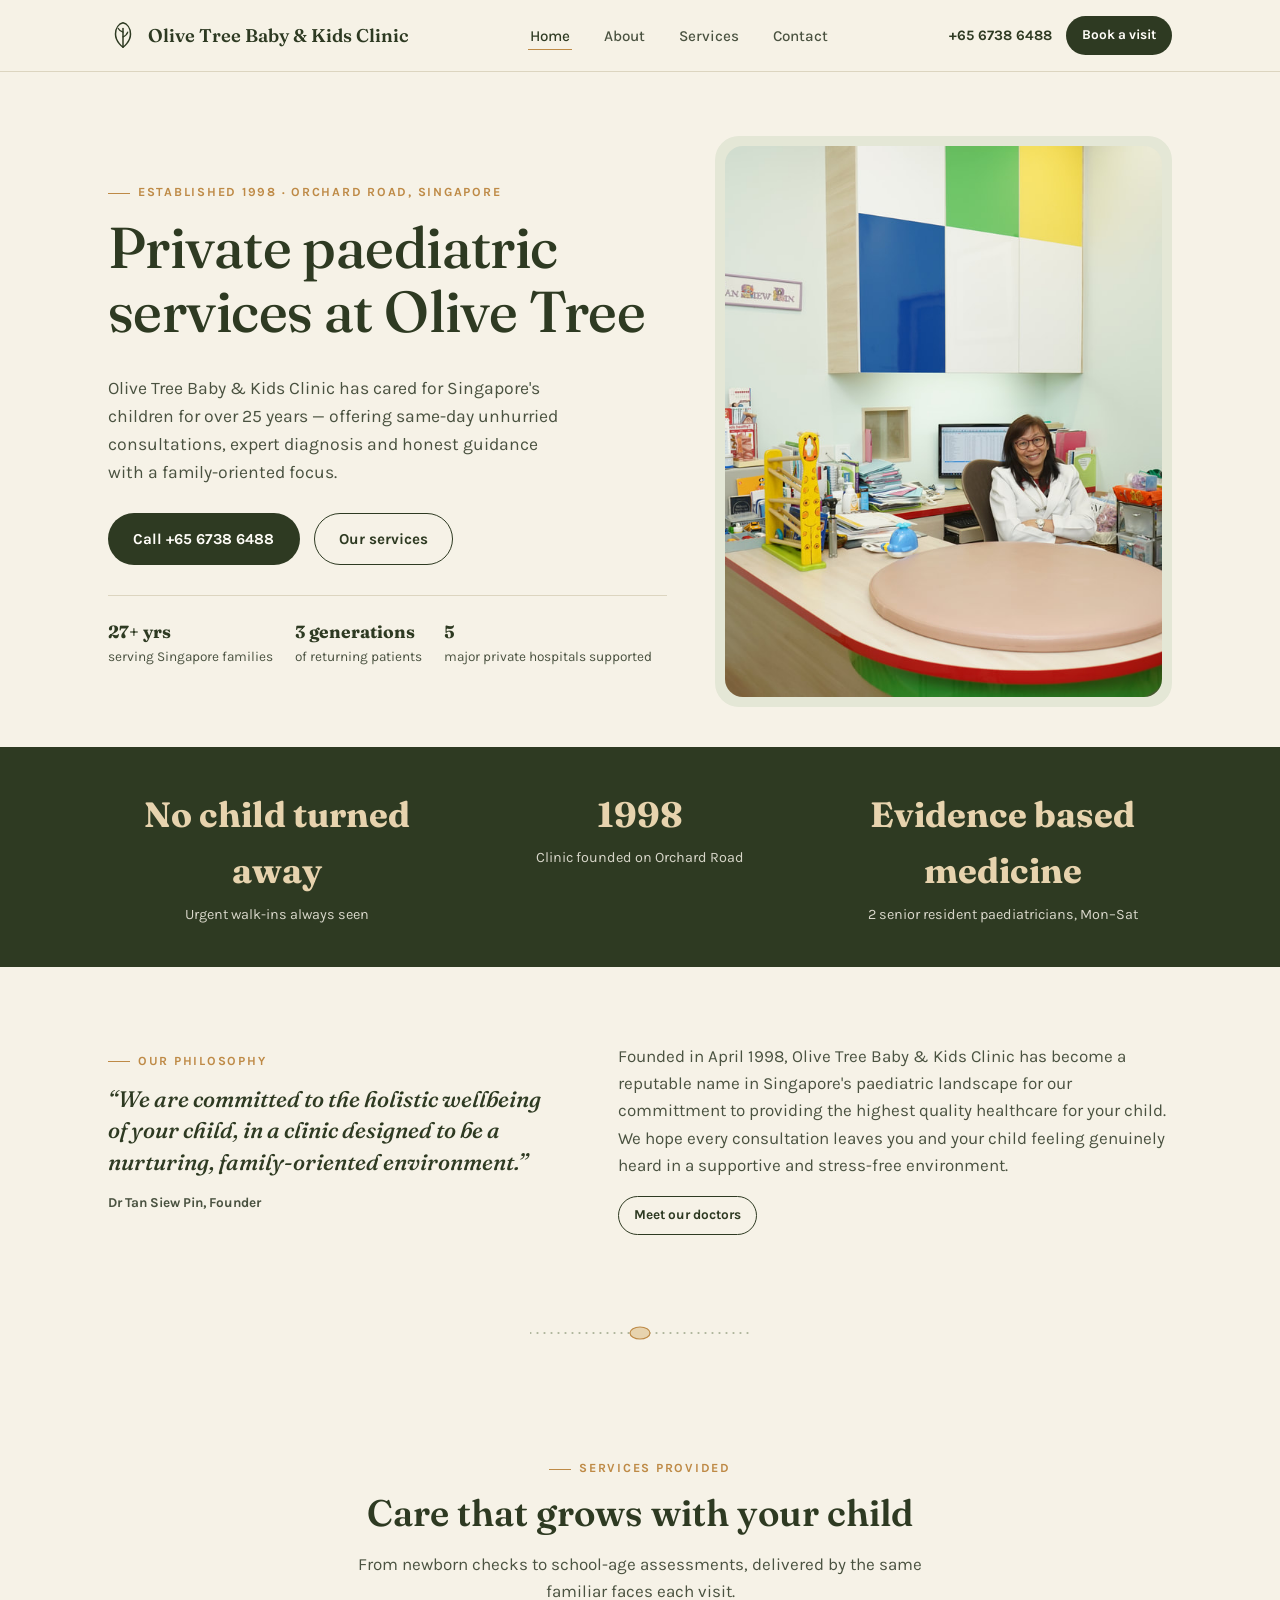
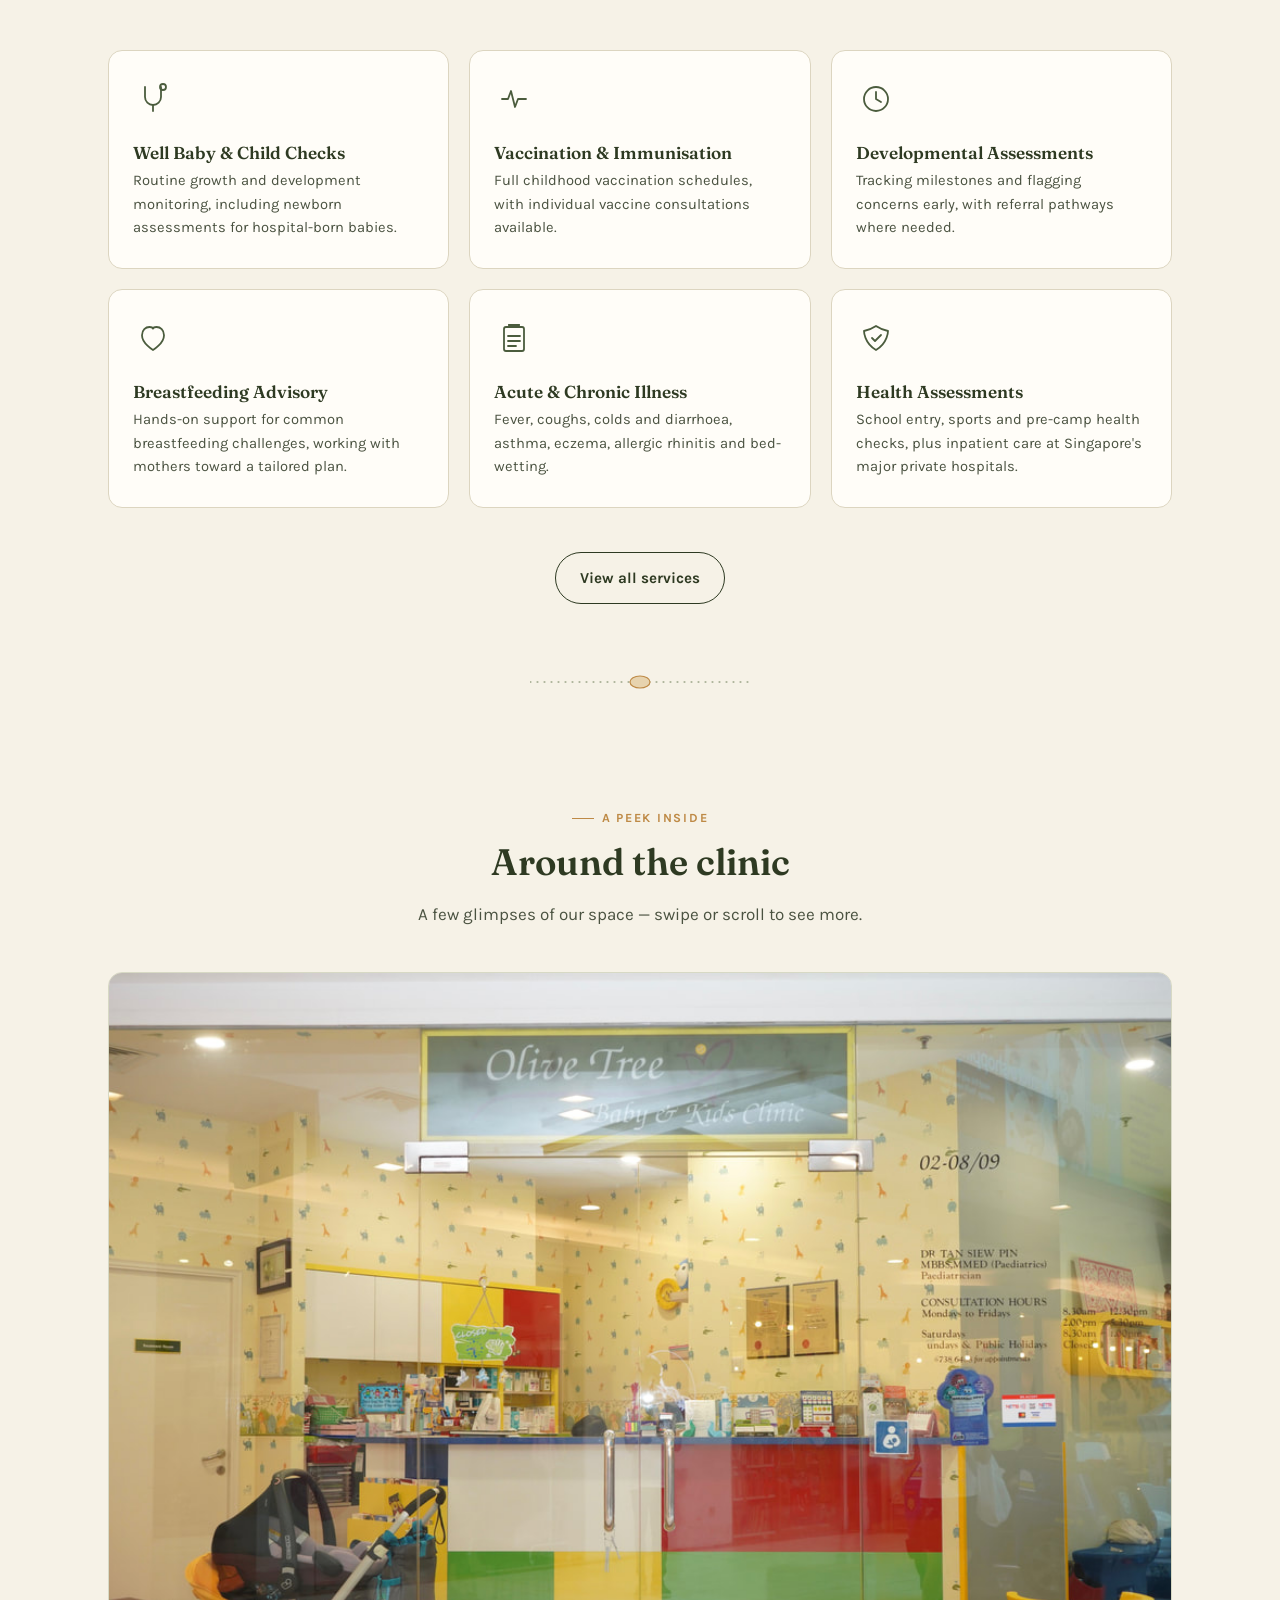
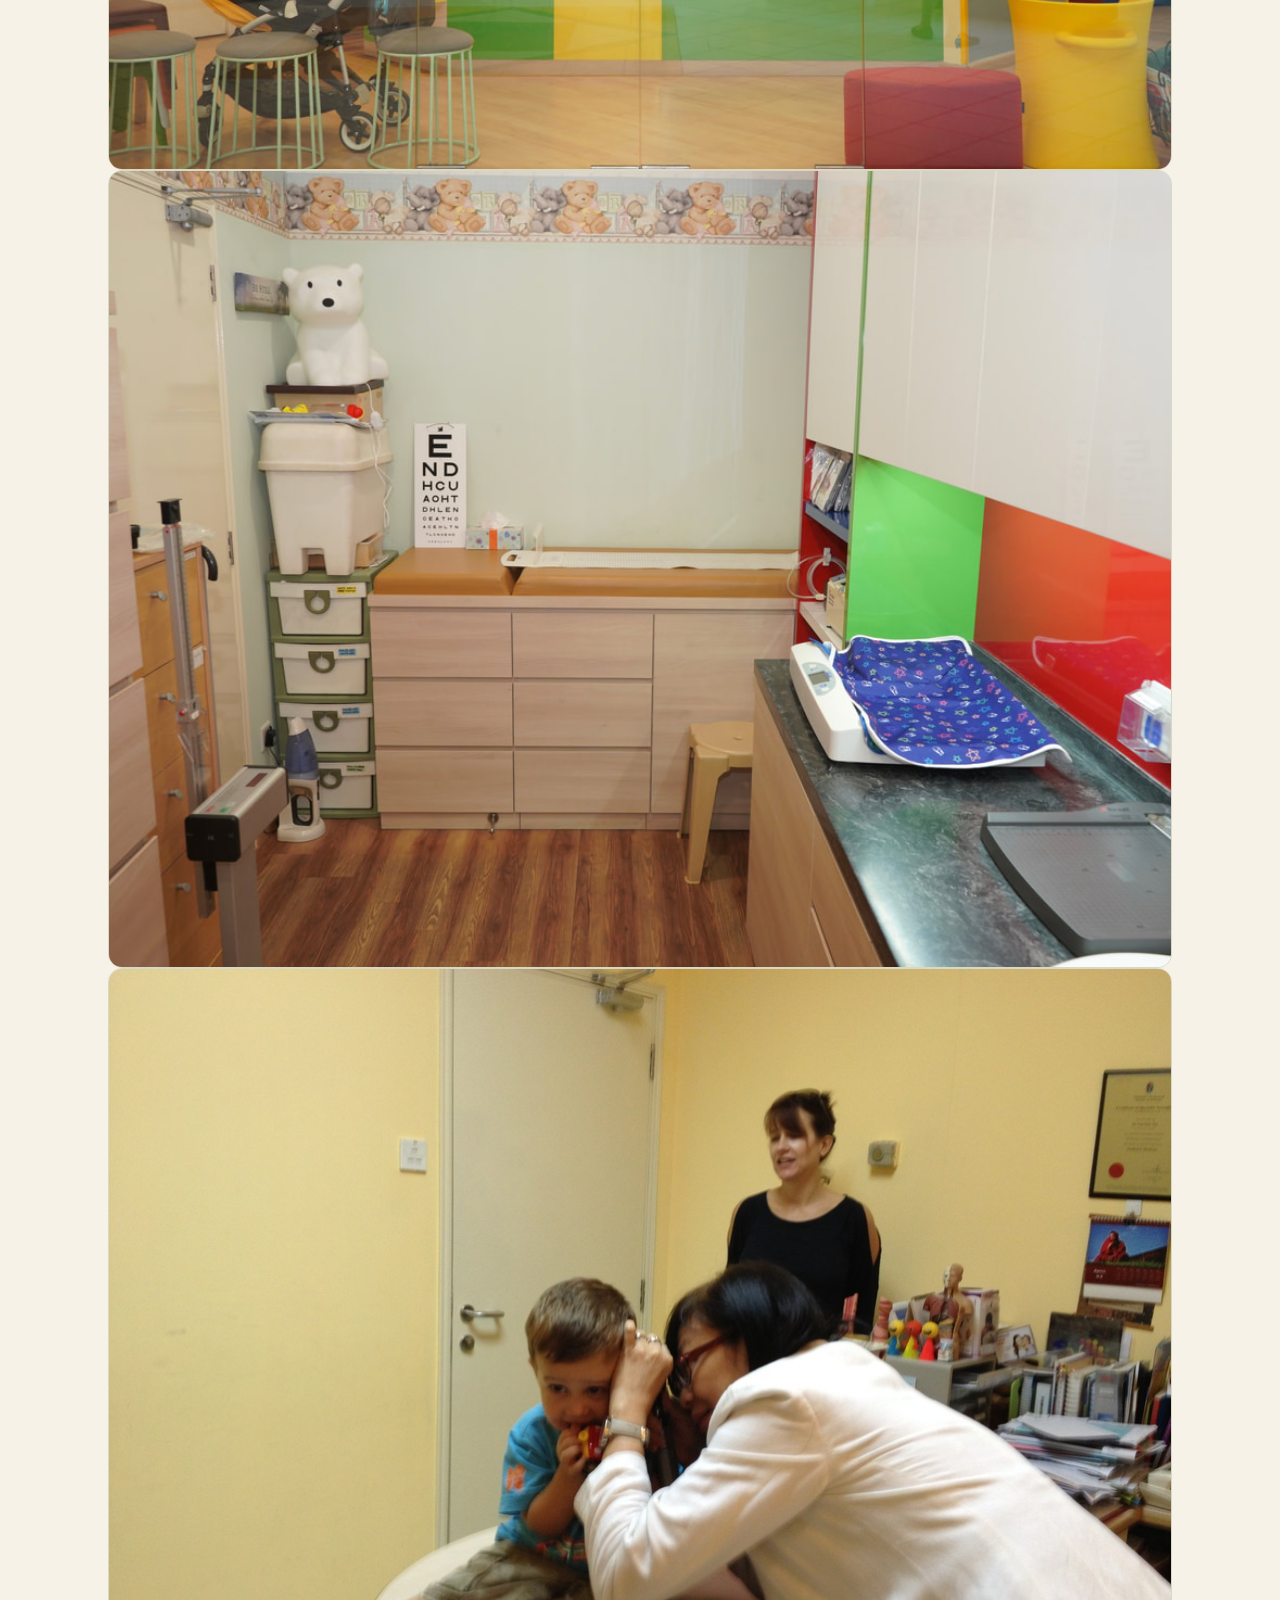
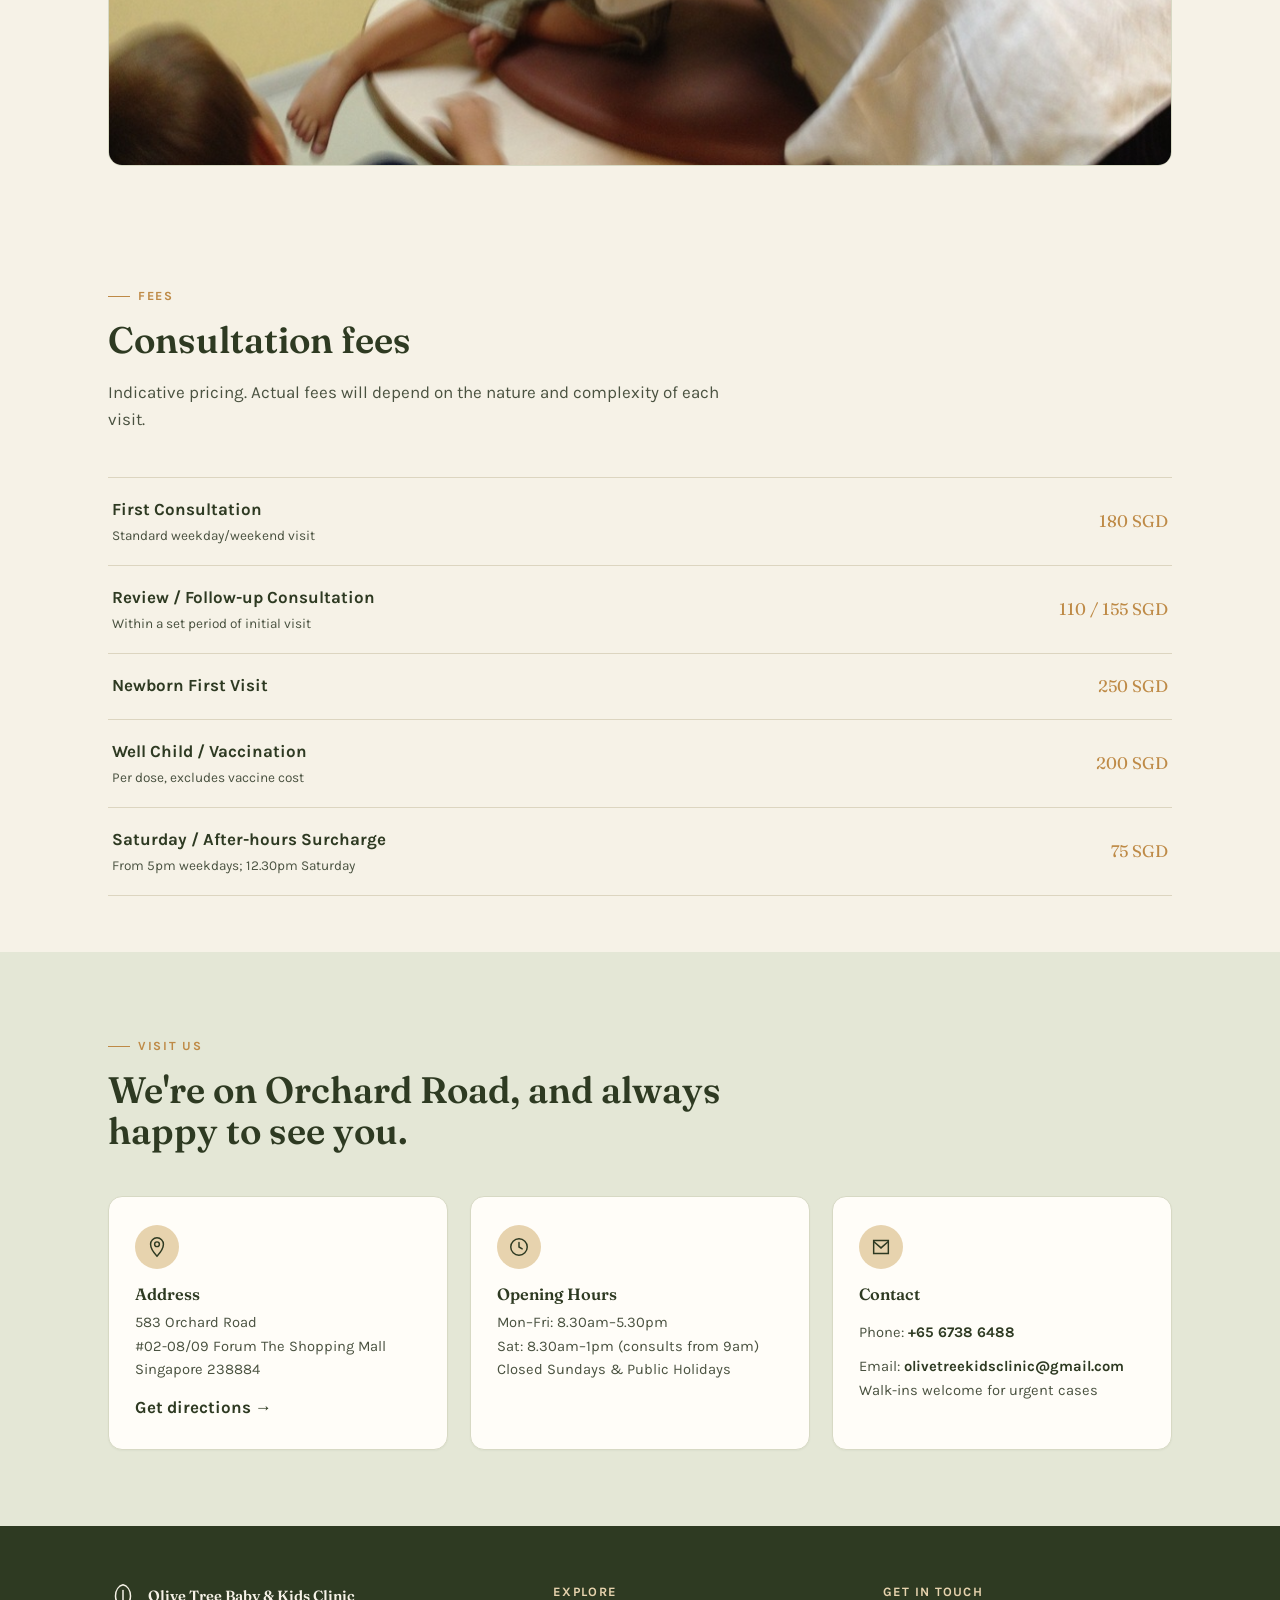
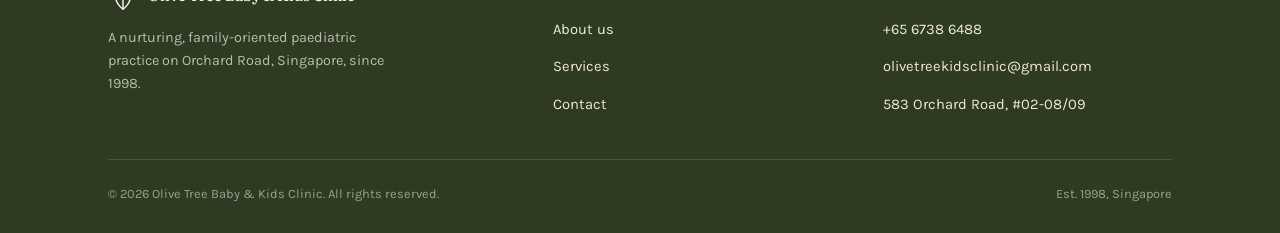
==== index.html @ ffe6ba66 "Update index.html" ====
<!DOCTYPE html>
<html lang="en">
<head>
<meta charset="UTF-8">
<meta name="viewport" content="width=device-width, initial-scale=1.0">
<title>Olive Tree Baby &amp; Kids Clinic — Trusted Paediatric Care</title>
<meta name="description" content="An established paediatric clinic on Orchard Road, Singapore, serving three generations of families since 1998. Well-child checks, vaccinations, developmental assessments and more.">
<link rel="icon" href="data:image/svg+xml,<svg xmlns=%22http://www.w3.org/2000/svg%22 viewBox=%220 0 100 100%22><text y=%22.9em%22 font-size=%2290%22>🩺</text></svg>">
<link rel="preconnect" href="https://fonts.googleapis.com">
<link rel="preconnect" href="https://fonts.gstatic.com" crossorigin>
<link href="https://fonts.googleapis.com/css2?family=Fraunces:ital,wght@0,400;0,500;0,600;1,500&family=Karla:wght@400;500;700&display=swap" rel="stylesheet">
<link rel="stylesheet" href="styles.css">
</head>
<body>

<header class="site-header">
  <nav class="nav">
    <a href="index.html" class="brand">
      <svg viewBox="0 0 32 32" fill="none" xmlns="http://www.w3.org/2000/svg" aria-hidden="true">
        <path d="M16 29C16 29 8 23.5 8 15C8 8 12 4 16 3C20 4 24 8 24 15C24 23.5 16 29 16 29Z" stroke="currentColor" stroke-width="1.6" stroke-linejoin="round"/>
        <path d="M16 29V9" stroke="currentColor" stroke-width="1.6" stroke-linecap="round"/>
        <path d="M16 13C16 13 12.5 12 11 9" stroke="currentColor" stroke-width="1.4" stroke-linecap="round"/>
        <path d="M16 18C16 18 20 16.5 21 13" stroke="currentColor" stroke-width="1.4" stroke-linecap="round"/>
      </svg>
      Olive Tree Baby &amp; Kids Clinic
    </a>
    <button class="nav-toggle" aria-label="Toggle menu" aria-expanded="false">
      <span></span><span></span><span></span>
    </button>
    <ul class="nav-links">
      <li><a href="index.html" aria-current="page">Home</a></li>
      <li><a href="about.html">About</a></li>
      <li><a href="services.html">Services</a></li>
      <li><a href="contact.html">Contact</a></li>
    </ul>
    <div class="nav-cta">
      <a href="tel:+6567386488" class="nav-phone">+65 6738 6488</a>
      <a href="contact.html" class="btn btn-primary btn-sm">Book a visit</a>
    </div>
  </nav>
</header>

<main>

  <section class="hero">
    <div class="wrap">
      <div class="hero-copy reveal">
        <p class="eyebrow">Established 1998 · Orchard Road, Singapore</p>
        <h1>Private paediatric services at Olive Tree</h1>
        <p class="lead">Olive Tree Baby &amp; Kids Clinic has cared for Singapore's children for over 25 years — offering same-day unhurried consultations, expert diagnosis and honest guidance with a family-oriented focus.</p>
        <div class="hero-actions">
          <a href="tel:+6567386488" class="btn btn-primary">Call +65 6738 6488</a>
          <a href="services.html" class="btn btn-ghost">Our services</a>
        </div>
        <div class="hero-meta">
          <div><strong>27+ yrs</strong>serving Singapore families</div>
          <div><strong>3 generations</strong>of returning patients</div>
          <div><strong>5</strong>major private hospitals supported</div>
        </div>
      </div>
      <div class="hero-art reveal">
        <img src="images/gallery-1.jpg" alt="Dr Tan Siew Pin, founder and paediatrician at Olive Tree Baby & Kids Clinic">
      </div>
    </div>
  </section>

  <section class="trust">
    <div class="wrap">
      <div class="stat"><strong>No child turned away</strong><span>Urgent walk-ins always seen</span></div>
      <div class="stat"><strong>1998</strong><span>Clinic founded on Orchard Road</span></div>
      <div class="stat"><strong>Evidence based medicine</strong><span>2 senior resident paediatricians, Mon–Sat</span></div>
    </div>
  </section>

  <section class="block about-teaser">
    <div class="wrap">
      <div class="reveal">
        <p class="eyebrow">Our philosophy</p>
        <blockquote>&ldquo;We are committed to the holistic wellbeing of your child, in a clinic designed to be a nurturing, family-oriented environment.&rdquo;</blockquote>
        <cite>Dr Tan Siew Pin, Founder</cite>
      </div>
      <div class="reveal">
        <p>Founded in April 1998, Olive Tree Baby &amp; Kids Clinic has become a reputable name in Singapore's paediatric landscape for our committment to providing the highest quality healthcare for your child. We hope every consultation leaves you and your child feeling genuinely heard in a supportive and stress-free environment.</p>
        <a href="about.html" class="btn btn-ghost btn-sm">Meet our doctors</a>
      </div>
    </div>
  </section>

  <div class="branch-divider" aria-hidden="true">
    <svg viewBox="0 0 220 28" fill="none" xmlns="http://www.w3.org/2000/svg">
      <path d="M0 14H220" stroke="currentColor" stroke-width="1" stroke-dasharray="1 6" stroke-linecap="round"/>
      <ellipse cx="110" cy="14" rx="10" ry="6" fill="#E7D3AE" stroke="#BE8A46" stroke-width="1.2"/>
    </svg>
  </div>

  <section class="block tight">
    <div class="wrap">
      <div class="section-head center reveal">
        <p class="eyebrow">Services provided</p>
        <h2>Care that grows with your child</h2>
        <p>From newborn checks to school-age assessments, delivered by the same familiar faces each visit.</p>
      </div>
      <div class="card-grid">

        <div class="card reveal">
          <svg class="icon" viewBox="0 0 40 40" fill="none" xmlns="http://www.w3.org/2000/svg"><path d="M12 8v10a8 8 0 0 0 16 0V8" stroke="currentColor" stroke-width="1.8" stroke-linecap="round"/><circle cx="30" cy="8" r="3" stroke="currentColor" stroke-width="1.8"/><path d="M20 26v6" stroke="currentColor" stroke-width="1.8" stroke-linecap="round"/></svg>
          <h3>Well Baby &amp; Child Checks</h3>
          <p>Routine growth and development monitoring, including newborn assessments for hospital-born babies.</p>
        </div>

        <div class="card reveal">
          <svg class="icon" viewBox="0 0 40 40" fill="none" xmlns="http://www.w3.org/2000/svg"><path d="M8 20h6l3-8 4 16 3-8h8" stroke="currentColor" stroke-width="1.8" stroke-linecap="round" stroke-linejoin="round"/></svg>
          <h3>Vaccination &amp; Immunisation</h3>
          <p>Full childhood vaccination schedules, with individual vaccine consultations available.</p>
        </div>

        <div class="card reveal">
          <svg class="icon" viewBox="0 0 40 40" fill="none" xmlns="http://www.w3.org/2000/svg"><circle cx="20" cy="20" r="12" stroke="currentColor" stroke-width="1.8"/><path d="M20 13v7l5 3" stroke="currentColor" stroke-width="1.8" stroke-linecap="round" stroke-linejoin="round"/></svg>
          <h3>Developmental Assessments</h3>
          <p>Tracking milestones and flagging concerns early, with referral pathways where needed.</p>
        </div>

        <div class="card reveal">
          <svg class="icon" viewBox="0 0 40 40" fill="none" xmlns="http://www.w3.org/2000/svg"><path d="M20 32s-11-6.6-11-14.8C9 12 12.6 9 16.5 9c1.9 0 3.3 1 3.5 1.6C20.2 10 21.6 9 23.5 9 27.4 9 31 12 31 17.2 31 25.4 20 32 20 32Z" stroke="currentColor" stroke-width="1.8" stroke-linejoin="round"/></svg>
          <h3>Breastfeeding Advisory</h3>
          <p>Hands-on support for common breastfeeding challenges, working with mothers toward a tailored plan.</p>
        </div>

        <div class="card reveal">
          <svg class="icon" viewBox="0 0 40 40" fill="none" xmlns="http://www.w3.org/2000/svg"><rect x="10" y="9" width="20" height="24" rx="2" stroke="currentColor" stroke-width="1.8"/><path d="M15 9v-2h10v2" stroke="currentColor" stroke-width="1.8"/><path d="M14 18h12M14 23h12M14 28h8" stroke="currentColor" stroke-width="1.8" stroke-linecap="round"/></svg>
          <h3>Acute &amp; Chronic Illness</h3>
          <p>Fever, coughs, colds and diarrhoea, asthma, eczema, allergic rhinitis and bed-wetting.</p>
        </div>

        <div class="card reveal">
          <svg class="icon" viewBox="0 0 40 40" fill="none" xmlns="http://www.w3.org/2000/svg"><path d="M20 8c6 4 12 5 12 5s0 12-12 19C8 25 8 13 8 13s6-1 12-5Z" stroke="currentColor" stroke-width="1.8" stroke-linejoin="round"/><path d="M16 20l3 3 6-6" stroke="currentColor" stroke-width="1.8" stroke-linecap="round" stroke-linejoin="round"/></svg>
          <h3>Health Assessments</h3>
          <p>School entry, sports and pre-camp health checks, plus inpatient care at Singapore's major private hospitals.</p>
        </div>

      </div>
      <div style="text-align:center; margin-top: 2.6em;">
        <a href="services.html" class="btn btn-ghost">View all services</a>
      </div>
    </div>
  </section>

  <div class="branch-divider" aria-hidden="true">
    <svg viewBox="0 0 220 28" fill="none" xmlns="http://www.w3.org/2000/svg">
      <path d="M0 14H220" stroke="currentColor" stroke-width="1" stroke-dasharray="1 6" stroke-linecap="round"/>
      <ellipse cx="110" cy="14" rx="10" ry="6" fill="#E7D3AE" stroke="#BE8A46" stroke-width="1.2"/>
    </svg>
  </div>

  <section class="block tight">
    <div class="wrap">
      <div class="section-head center reveal">
        <p class="eyebrow">A peek inside</p>
        <h2>Around the clinic</h2>
        <p>A few glimpses of our space — swipe or scroll to see more.</p>
      </div>
        <div class="gallery-item" data-label="Add photo: images/gallery-2.jpg">
          <img src="images/gallery-2.jpg" alt="Olive Tree Baby & Kids Clinic consultation room" onerror="this.closest('.gallery-item').classList.add('img-missing')">
        </div>
        <div class="gallery-item" data-label="Add photo: images/gallery-3.jpg">
          <img src="images/gallery-3.jpg" alt="Olive Tree Baby & Kids Clinic reception" onerror="this.closest('.gallery-item').classList.add('img-missing')">
        </div>
        <div class="gallery-item" data-label="Add photo: images/gallery-4.jpg">
          <img src="images/gallery-4.jpg" alt="Olive Tree Baby & Kids Clinic play corner" onerror="this.closest('.gallery-item').classList.add('img-missing')">
      </div>
    </div>
  </section>

  <section class="block tight">
    <div class="wrap">
      <div class="section-head reveal">
        <p class="eyebrow">Fees</p>
        <h2>Consultation fees</h2>
        <p>Indicative pricing. Actual fees will depend on the nature and complexity of each visit.</p>
      </div>
      <div class="fee-list reveal">
        <div class="fee-row">
          <div class="fee-name">First Consultation<span>Standard weekday/weekend visit</span></div>
          <div class="fee-amount">180 SGD</div>
        </div>
        <div class="fee-row">
          <div class="fee-name">Review / Follow-up Consultation<span>Within a set period of initial visit</span></div>
          <div class="fee-amount">110 / 155 SGD</div>
        </div>
        <div class="fee-row">
          <div class="fee-name">Newborn First Visit<span></span></div>
          <div class="fee-amount">250 SGD</div>
        </div>
        <div class="fee-row">
          <div class="fee-name">Well Child / Vaccination<span>Per dose, excludes vaccine cost</span></div>
          <div class="fee-amount">200 SGD</div>
        </div>
        <div class="fee-row">
          <div class="fee-name">Saturday / After-hours Surcharge<span>From 5pm weekdays; 12.30pm Saturday</span></div>
          <div class="fee-amount">75 SGD</div>
        </div>
      </div>
    </div>
  </section>

  <section class="block visit">
    <div class="wrap">
      <div class="section-head reveal">
        <p class="eyebrow">Visit us</p>
        <h2>We're on Orchard Road, and always happy to see you.</h2>
      </div>
      <div class="visit-grid">
        <div class="visit-card reveal">
          <div class="icon-badge">
            <svg class="icon" viewBox="0 0 24 24" fill="none" xmlns="http://www.w3.org/2000/svg"><path d="M12 22s7-7.4 7-13a7 7 0 0 0-14 0c0 5.6 7 13 7 13Z" stroke="currentColor" stroke-width="1.6"/><circle cx="12" cy="9" r="2.6" stroke="currentColor" stroke-width="1.6"/></svg>
          </div>
          <h3>Address</h3>
          <p>583 Orchard Road<br>#02-08/09 Forum The Shopping Mall<br>Singapore 238884</p>
          <a class="link" href="https://www.google.com/maps/search/?api=1&query=583+Orchard+Road+Forum+The+Shopping+Mall+Singapore+238884" target="_blank" rel="noopener">Get directions →</a>
        </div>
        <div class="visit-card reveal">
          <div class="icon-badge">
            <svg class="icon" viewBox="0 0 24 24" fill="none" xmlns="http://www.w3.org/2000/svg"><circle cx="12" cy="12" r="9" stroke="currentColor" stroke-width="1.6"/><path d="M12 7v5l3.5 2" stroke="currentColor" stroke-width="1.6" stroke-linecap="round"/></svg>
          </div>
          <h3>Opening Hours</h3>
          <p>Mon–Fri: 8.30am–5.30pm<br>Sat: 8.30am–1pm (consults from 9am)<br>Closed Sundays &amp; Public Holidays</p>
        </div>
        <div class="visit-card reveal">
          <div class="icon-badge">
            <svg class="icon" viewBox="0 0 24 24" fill="none" xmlns="http://www.w3.org/2000/svg"><path d="M4 5h16v14H4z" stroke="currentColor" stroke-width="1.6"/><path d="M4 6l8 7 8-7" stroke="currentColor" stroke-width="1.6"/></svg>
          </div>
          <h3>Contact</h3>
          <p>Phone: <a class="link" href="tel:+6567386488">+65 6738 6488</a><br>Email: <a class="link" href="mailto:olivetreekidsclinic@gmail.com">olivetreekidsclinic@gmail.com</a><br>Walk-ins welcome for urgent cases</p>
        </div>
      </div>
    </div>
  </section>

</main>

<footer class="site-footer">
  <div class="wrap">
    <div class="footer-grid">
      <div>
        <a href="index.html" class="brand">
          <svg viewBox="0 0 32 32" fill="none" xmlns="http://www.w3.org/2000/svg" aria-hidden="true">
            <path d="M16 29C16 29 8 23.5 8 15C8 8 12 4 16 3C20 4 24 8 24 15C24 23.5 16 29 16 29Z" stroke="currentColor" stroke-width="1.6" stroke-linejoin="round"/>
            <path d="M16 29V9" stroke="currentColor" stroke-width="1.6" stroke-linecap="round"/>
          </svg>
          Olive Tree Baby &amp; Kids Clinic
        </a>
        <p style="margin-top:14px; max-width:32ch; font-size:0.9rem; color: rgba(246,242,231,0.7);">A nurturing, family-oriented paediatric practice on Orchard Road, Singapore, since 1998.</p>
      </div>
      <div>
        <h4>Explore</h4>
        <ul>
          <li><a href="about.html">About us</a></li>
          <li><a href="services.html">Services</a></li>
          <li><a href="contact.html">Contact</a></li>
        </ul>
      </div>
      <div>
        <h4>Get in touch</h4>
        <ul>
          <li><a href="tel:+6567386488">+65 6738 6488</a></li>
          <li><a href="mailto:olivetreekidsclinic@gmail.com">olivetreekidsclinic@gmail.com</a></li>
          <li><a href="https://www.google.com/maps/search/?api=1&query=583+Orchard+Road+Forum+The+Shopping+Mall+Singapore+238884" target="_blank" rel="noopener">583 Orchard Road, #02-08/09</a></li>
        </ul>
      </div>
    </div>
    <div class="footer-bottom">
      <span>© <span id="year"></span> Olive Tree Baby &amp; Kids Clinic. All rights reserved.</span>
      <span>Est. 1998, Singapore</span>
    </div>
  </div>
</footer>

<script>document.getElementById('year').textContent = new Date().getFullYear();</script>
<script src="script.js"></script>
</body>
</html>
---- styles.css ----
/* ============================================================
   Olive Tree Baby & Kids Clinic — design tokens
   ============================================================ */
:root {
  --paper:        #F6F2E7;
  --paper-deep:   #EFE9D8;
  --ink:          #26301F;
  --ink-soft:     #4A5240;
  --olive:        #4B5C3D;
  --olive-deep:   #2E3A22;
  --olive-mid:    #6C7D57;
  --sage:         #E4E7D6;
  --sage-line:    #D7D9C4;
  --gold:         #BE8A46;
  --gold-soft:    #E7D3AE;
  --line:         #DCD5C0;
  --white:        #FFFDF8;

  --font-display: "Fraunces", "Iowan Old Style", Georgia, serif;
  --font-body:    "Karla", "Helvetica Neue", Arial, sans-serif;

  --max: 1120px;
  --radius: 14px;
  --radius-sm: 8px;
}

@media (prefers-reduced-motion: reduce) {
  * { animation-duration: 0.01ms !important; animation-iteration-count: 1 !important; transition-duration: 0.01ms !important; scroll-behavior: auto !important; }
}

* { box-sizing: border-box; }
html { scroll-behavior: smooth; }

body {
  margin: 0;
  background: var(--paper);
  color: var(--ink);
  font-family: var(--font-body);
  font-size: 17px;
  line-height: 1.6;
  -webkit-font-smoothing: antialiased;
}

img { max-width: 100%; display: block; }

a {
  color: var(--olive-deep);
  text-decoration: none;
}

h1, h2, h3 {
  font-family: var(--font-display);
  color: var(--olive-deep);
  line-height: 1.12;
  margin: 0 0 0.5em;
  font-weight: 600;
}

h1 { font-size: clamp(2.4rem, 5vw, 3.6rem); font-weight: 500; letter-spacing: -0.01em; }
h2 { font-size: clamp(1.7rem, 3vw, 2.3rem); }
h3 { font-size: 1.25rem; }

p { margin: 0 0 1em; color: var(--ink-soft); }

.wrap {
  max-width: var(--max);
  margin: 0 auto;
  padding: 0 28px;
}

.eyebrow {
  display: inline-flex;
  align-items: center;
  gap: 8px;
  font-family: var(--font-body);
  font-size: 0.78rem;
  letter-spacing: 0.14em;
  text-transform: uppercase;
  color: var(--gold);
  font-weight: 700;
  margin-bottom: 1em;
}
.eyebrow::before {
  content: "";
  width: 22px;
  height: 1px;
  background: var(--gold);
}

/* ---------- focus ---------- */
a:focus-visible, button:focus-visible {
  outline: 2px solid var(--gold);
  outline-offset: 3px;
  border-radius: 4px;
}

/* ---------- buttons ---------- */
.btn {
  display: inline-flex;
  align-items: center;
  gap: 8px;
  font-family: var(--font-body);
  font-weight: 700;
  font-size: 0.95rem;
  padding: 0.85em 1.6em;
  border-radius: 999px;
  border: 1px solid transparent;
  cursor: pointer;
  transition: transform 0.15s ease, background 0.2s ease, color 0.2s ease, border-color .2s ease;
}
.btn:hover { transform: translateY(-1px); }
.btn-primary { background: var(--olive-deep); color: var(--white); }
.btn-primary:hover { background: var(--olive); color: var(--white); }
.btn-ghost { background: transparent; color: var(--olive-deep); border-color: var(--olive-deep); }
.btn-ghost:hover { background: var(--olive-deep); color: var(--white); }
.btn-sm { padding: 0.55em 1.1em; font-size: 0.85rem; }

/* ============================================================
   Header / Nav
   ============================================================ */
.site-header {
  position: sticky;
  top: 0;
  z-index: 50;
  background: rgba(246, 242, 231, 0.92);
  backdrop-filter: saturate(140%) blur(8px);
  border-bottom: 1px solid var(--line);
}
.nav {
  display: flex;
  align-items: center;
  justify-content: space-between;
  padding: 16px 28px;
  max-width: var(--max);
  margin: 0 auto;
}
.brand {
  display: flex;
  align-items: center;
  gap: 10px;
  font-family: var(--font-display);
  font-weight: 600;
  font-size: 1.15rem;
  color: var(--olive-deep);
}
.brand svg { width: 30px; height: 30px; flex-shrink: 0; }

.nav-links {
  display: flex;
  align-items: center;
  gap: 30px;
  list-style: none;
  margin: 0;
  padding: 0;
}
.nav-links a {
  font-size: 0.95rem;
  font-weight: 500;
  color: var(--ink-soft);
  padding: 4px 2px;
  border-bottom: 1px solid transparent;
}
.nav-links a:hover, .nav-links a[aria-current="page"] {
  color: var(--olive-deep);
  border-color: var(--gold);
}
.nav-cta { display: flex; align-items: center; gap: 14px; }
.nav-phone {
  display: none;
  font-weight: 700;
  font-size: 0.9rem;
  color: var(--olive-deep);
}

.nav-toggle {
  display: none;
  background: none;
  border: none;
  cursor: pointer;
  padding: 6px;
}
.nav-toggle span {
  display: block;
  width: 22px;
  height: 2px;
  background: var(--olive-deep);
  margin: 4px 0;
}

@media (min-width: 800px) {
  .nav-phone { display: inline; }
}

@media (max-width: 860px) {
  .nav-links {
    position: absolute;
    top: 100%;
    left: 0;
    right: 0;
    flex-direction: column;
    align-items: flex-start;
    gap: 0;
    background: var(--paper);
    border-bottom: 1px solid var(--line);
    max-height: 0;
    overflow: hidden;
    transition: max-height 0.25s ease;
  }
  .nav-links.open { max-height: 320px; }
  .nav-links li { width: 100%; }
  .nav-links a { display: block; padding: 14px 28px; border-bottom: 1px solid var(--line); }
  .nav-toggle { display: block; }
}

/* ============================================================
   Hero
   ============================================================ */
.hero {
  padding: 64px 0 40px;
}
.hero .wrap {
  display: grid;
  grid-template-columns: 1.1fr 0.9fr;
  gap: 48px;
  align-items: center;
}
.hero-copy p.lead {
  font-size: 1.1rem;
  max-width: 46ch;
}
.hero-actions {
  display: flex;
  flex-wrap: wrap;
  gap: 14px;
  margin-top: 1.6em;
}
.hero-meta {
  display: flex;
  gap: 22px;
  margin-top: 2.2em;
  padding-top: 1.6em;
  border-top: 1px solid var(--line);
  font-size: 0.85rem;
  color: var(--ink-soft);
  flex-wrap: wrap;
}
.hero-meta strong { color: var(--olive-deep); display: block; font-family: var(--font-display); font-size: 1.1rem; }

.hero-art {
  background: var(--sage);
  border-radius: 24px;
  padding: 10px;
  aspect-ratio: 4/5;
  overflow: hidden;
}
.hero-art svg { width: 100%; height: 100%; }
.hero-art img {
  width: 100%;
  height: 100%;
  object-fit: cover;
  border-radius: 18px;
}

@media (max-width: 860px) {
  .hero .wrap { grid-template-columns: 1fr; }
  .hero-art { aspect-ratio: 16/10; order: -1; }
}

/* ============================================================
   Divider branch
   ============================================================ */
.branch-divider {
  display: flex;
  justify-content: center;
  padding: 8px 0 48px;
  color: var(--olive-mid);
}
.branch-divider svg { width: 220px; height: 28px; }

/* ============================================================
   Trust strip
   ============================================================ */
.trust {
  background: var(--olive-deep);
  color: var(--paper);
  padding: 40px 0;
}
.trust .wrap {
  display: grid;
  grid-template-columns: repeat(3, 1fr);
  gap: 24px;
  text-align: center;
}
.trust .stat strong {
  display: block;
  font-family: var(--font-display);
  font-size: 2.2rem;
  color: var(--gold-soft);
}
.trust .stat span { font-size: 0.9rem; opacity: 0.85; }

@media (max-width: 640px) {
  .trust .wrap { grid-template-columns: 1fr; gap: 28px; }
}

/* ============================================================
   Section spacing
   ============================================================ */
section.block { padding: 76px 0; }
section.block.tight { padding: 56px 0; }
.section-head { max-width: 62ch; margin-bottom: 2.6em; }
.section-head.center { margin-left: auto; margin-right: auto; text-align: center; }

/* ============================================================
   About teaser
   ============================================================ */
.about-teaser .wrap {
  display: grid;
  grid-template-columns: 0.9fr 1.1fr;
  gap: 56px;
  align-items: start;
}
.about-teaser blockquote {
  font-family: var(--font-display);
  font-size: 1.4rem;
  color: var(--olive-deep);
  line-height: 1.4;
  margin: 0;
  font-style: italic;
  font-weight: 500;
}
.about-teaser cite {
  display: block;
  margin-top: 1em;
  font-style: normal;
  font-family: var(--font-body);
  font-size: 0.85rem;
  color: var(--ink-soft);
  font-weight: 700;
}
@media (max-width: 800px) {
  .about-teaser .wrap { grid-template-columns: 1fr; gap: 28px; }
}

/* ============================================================
   Cards / services grid
   ============================================================ */
.card-grid {
  display: grid;
  grid-template-columns: repeat(3, 1fr);
  gap: 20px;
}
.card {
  background: var(--white);
  border: 1px solid var(--line);
  border-radius: var(--radius);
  padding: 28px 24px;
  transition: border-color 0.2s ease, transform 0.2s ease;
}
.card:hover { border-color: var(--gold); transform: translateY(-2px); }
.card .icon {
  width: 40px; height: 40px;
  margin-bottom: 16px;
  color: var(--olive);
}
.card h3 { margin-bottom: 0.4em; font-size: 1.08rem; }
.card p { font-size: 0.92rem; margin: 0; }
.card ul { margin: 0.6em 0 0; padding-left: 1.1em; color: var(--ink-soft); font-size: 0.92rem; }
.card ul li { margin-bottom: 0.2em; }

@media (max-width: 860px) {
  .card-grid { grid-template-columns: 1fr 1fr; }
}
@media (max-width: 560px) {
  .card-grid { grid-template-columns: 1fr; }
}

/* ============================================================
   Doctors
   ============================================================ */
.doctor-grid {
  display: grid;
  grid-template-columns: repeat(2, 1fr);
  gap: 24px;
}
.doctor-card {
  background: var(--sage);
  border-radius: var(--radius);
  padding: 28px;
}
.doctor-card .avatar {
  width: 56px; height: 56px;
  border-radius: 50%;
  background: var(--olive-deep);
  color: var(--paper);
  display: flex; align-items: center; justify-content: center;
  font-family: var(--font-display);
  font-size: 1.2rem;
  margin-bottom: 16px;
}
.doctor-card h3 { margin-bottom: 0.2em; }
.doctor-card .role { color: var(--olive); font-weight: 700; font-size: 0.85rem; margin-bottom: 0.9em; }
.doctor-card ul { padding-left: 1.1em; margin: 0.8em 0 0; color: var(--ink-soft); font-size: 0.88rem; }

@media (max-width: 760px) {
  .doctor-grid { grid-template-columns: 1fr; }
}

/* ============================================================
   Visit / contact
   ============================================================ */
.visit {
  background: var(--sage);
}
.visit-grid {
  display: grid;
  grid-template-columns: repeat(3, 1fr);
  gap: 22px;
  align-items: stretch;
}
.visit-card {
  background: var(--white);
  border-radius: var(--radius);
  padding: 28px 26px;
  border: 1px solid var(--sage-line);
  box-shadow: 0 1px 2px rgba(38, 48, 31, 0.04);
  transition: transform 0.2s ease, box-shadow 0.2s ease;
}
.visit-card:hover {
  transform: translateY(-2px);
  box-shadow: 0 8px 20px rgba(38, 48, 31, 0.08);
}
.visit-card .icon-badge {
  width: 44px;
  height: 44px;
  border-radius: 50%;
  background: var(--gold-soft);
  display: flex;
  align-items: center;
  justify-content: center;
  margin-bottom: 16px;
}
.visit-card .icon { width: 22px; height: 22px; color: var(--olive-deep); margin: 0; }
.visit-card h3 { font-size: 1.02rem; margin-bottom: 0.5em; }
.visit-card p { font-size: 0.92rem; margin: 0; }
.visit-card a.link { font-weight: 700; color: var(--olive-deep); display: inline-block; margin-top: 0.7em; }

@media (max-width: 700px) {
  .visit-grid { grid-template-columns: 1fr; }
}

/* ============================================================
   Form
   ============================================================ */
.form-grid {
  display: grid;
  grid-template-columns: 1fr 1fr;
  gap: 18px;
}
.form-grid .full { grid-column: 1 / -1; }
label {
  display: block;
  font-size: 0.85rem;
  font-weight: 700;
  color: var(--olive-deep);
  margin-bottom: 6px;
}
input, textarea {
  width: 100%;
  font-family: var(--font-body);
  font-size: 0.95rem;
  padding: 12px 14px;
  border: 1px solid var(--sage-line);
  border-radius: var(--radius-sm);
  background: var(--white);
  color: var(--ink);
}
input:focus, textarea:focus {
  outline: 2px solid var(--gold);
  outline-offset: 1px;
  border-color: var(--gold);
}
@media (max-width: 620px) {
  .form-grid { grid-template-columns: 1fr; }
}

.note-box {
  background: var(--gold-soft);
  border-radius: var(--radius-sm);
  padding: 16px 18px;
  font-size: 0.88rem;
  color: var(--olive-deep);
  margin-top: 1.4em;
}

/* ============================================================
   Footer
   ============================================================ */
.site-footer {
  background: var(--olive-deep);
  color: var(--paper-deep);
  padding: 56px 0 28px;
}
.footer-grid {
  display: grid;
  grid-template-columns: 1.4fr 1fr 1fr;
  gap: 40px;
  padding-bottom: 32px;
  border-bottom: 1px solid rgba(246,242,231,0.15);
}
.footer-grid .brand { color: var(--paper); }
.site-footer h4 {
  font-family: var(--font-body);
  font-size: 0.8rem;
  letter-spacing: 0.1em;
  text-transform: uppercase;
  color: var(--gold-soft);
  margin: 0 0 1em;
}
.site-footer ul { list-style: none; margin: 0; padding: 0; }
.site-footer li { margin-bottom: 0.6em; }
.site-footer a { color: var(--paper-deep); font-size: 0.92rem; }
.site-footer a:hover { color: var(--gold-soft); }
.footer-bottom {
  display: flex;
  justify-content: space-between;
  flex-wrap: wrap;
  gap: 12px;
  padding-top: 24px;
  font-size: 0.8rem;
  color: rgba(246,242,231,0.55);
}
@media (max-width: 760px) {
  .footer-grid { grid-template-columns: 1fr; gap: 28px; }
}

/* ============================================================
   Page hero (inner pages)
   ============================================================ */
.page-hero {
  padding: 56px 0 40px;
  border-bottom: 1px solid var(--line);
}
.page-hero p.lead { max-width: 60ch; font-size: 1.05rem; }

/* ============================================================
   Gallery (horizontal scroll)
   ============================================================ */
.gallery-scroll {
  display: flex;
  gap: 16px;
  overflow-x: auto;
  scroll-snap-type: x mandatory;
  padding: 4px 4px 16px;
  margin: 0 -4px;
  -webkit-overflow-scrolling: touch;
}
.gallery-scroll::-webkit-scrollbar { height: 8px; }
.gallery-scroll::-webkit-scrollbar-thumb { background: var(--sage-line); border-radius: 8px; }
.gallery-item {
  position: relative;
  flex: 0 0 260px;
  aspect-ratio: 4/3;
  border-radius: 14px;
  overflow: hidden;
  background: var(--sage);
  scroll-snap-align: start;
  border: 1px solid var(--sage-line);
}
.gallery-item img { width: 100%; height: 100%; object-fit: cover; }
.gallery-item.img-missing img { display: none; }
.gallery-item.img-missing::after {
  content: attr(data-label);
  position: absolute;
  inset: 0;
  display: flex;
  align-items: center;
  justify-content: center;
  text-align: center;
  padding: 14px;
  font-size: 0.78rem;
  font-weight: 700;
  color: var(--ink-soft);
  border: 1px dashed var(--sage-line);
  border-radius: 14px;
  box-sizing: border-box;
}

/* ============================================================
   Doctor photo placeholder
   ============================================================ */
.doctor-photo {
  position: relative;
  width: 100%;
  aspect-ratio: 1;
  border-radius: 12px;
  overflow: hidden;
  background: var(--white);
  border: 1px solid var(--sage-line);
  margin-bottom: 18px;
}
.doctor-photo img { width: 100%; height: 100%; object-fit: cover; }
.doctor-photo.img-missing img { display: none; }
.doctor-photo.img-missing::after {
  content: attr(data-label);
  position: absolute;
  inset: 0;
  display: flex;
  align-items: center;
  justify-content: center;
  text-align: center;
  padding: 14px;
  font-size: 0.8rem;
  font-weight: 700;
  color: var(--ink-soft);
  border: 1px dashed var(--sage-line);
  border-radius: 12px;
  box-sizing: border-box;
}

/* ============================================================
   Fee section
   ============================================================ */
.fee-list {
  border-top: 1px solid var(--line);
}
.fee-row {
  display: flex;
  align-items: center;
  justify-content: space-between;
  gap: 16px;
  padding: 18px 4px;
  border-bottom: 1px solid var(--line);
}
.fee-row .fee-name { font-weight: 700; color: var(--olive-deep); }
.fee-row .fee-name span { display: block; font-weight: 400; color: var(--ink-soft); font-size: 0.85rem; margin-top: 2px; }
.fee-row .fee-amount {
  font-family: var(--font-display);
  font-size: 1.05rem;
  color: var(--gold);
  white-space: nowrap;
}

/* ============================================================
   Reveal on scroll
   ============================================================ */
.reveal {
  opacity: 0;
  transform: translateY(14px);
  transition: opacity 0.6s ease, transform 0.6s ease;
}
.reveal.in { opacity: 1; transform: translateY(0); }
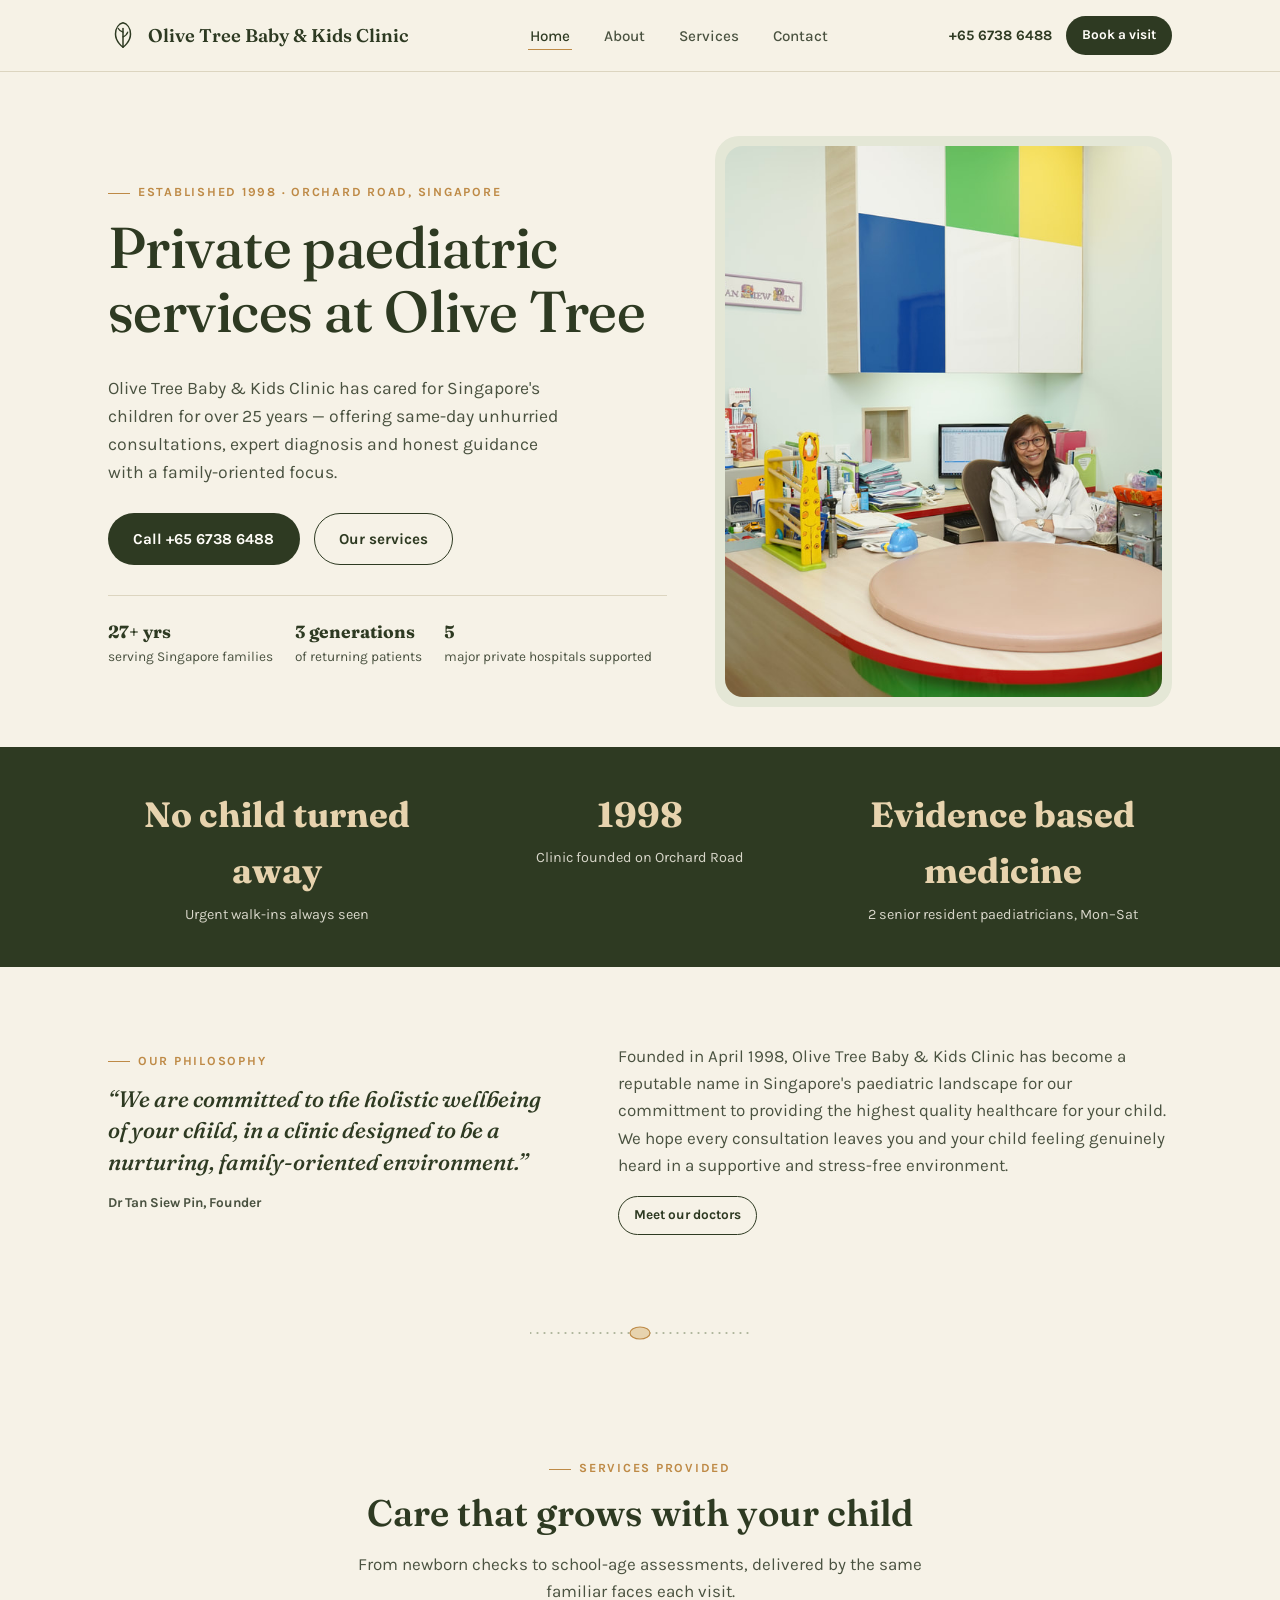
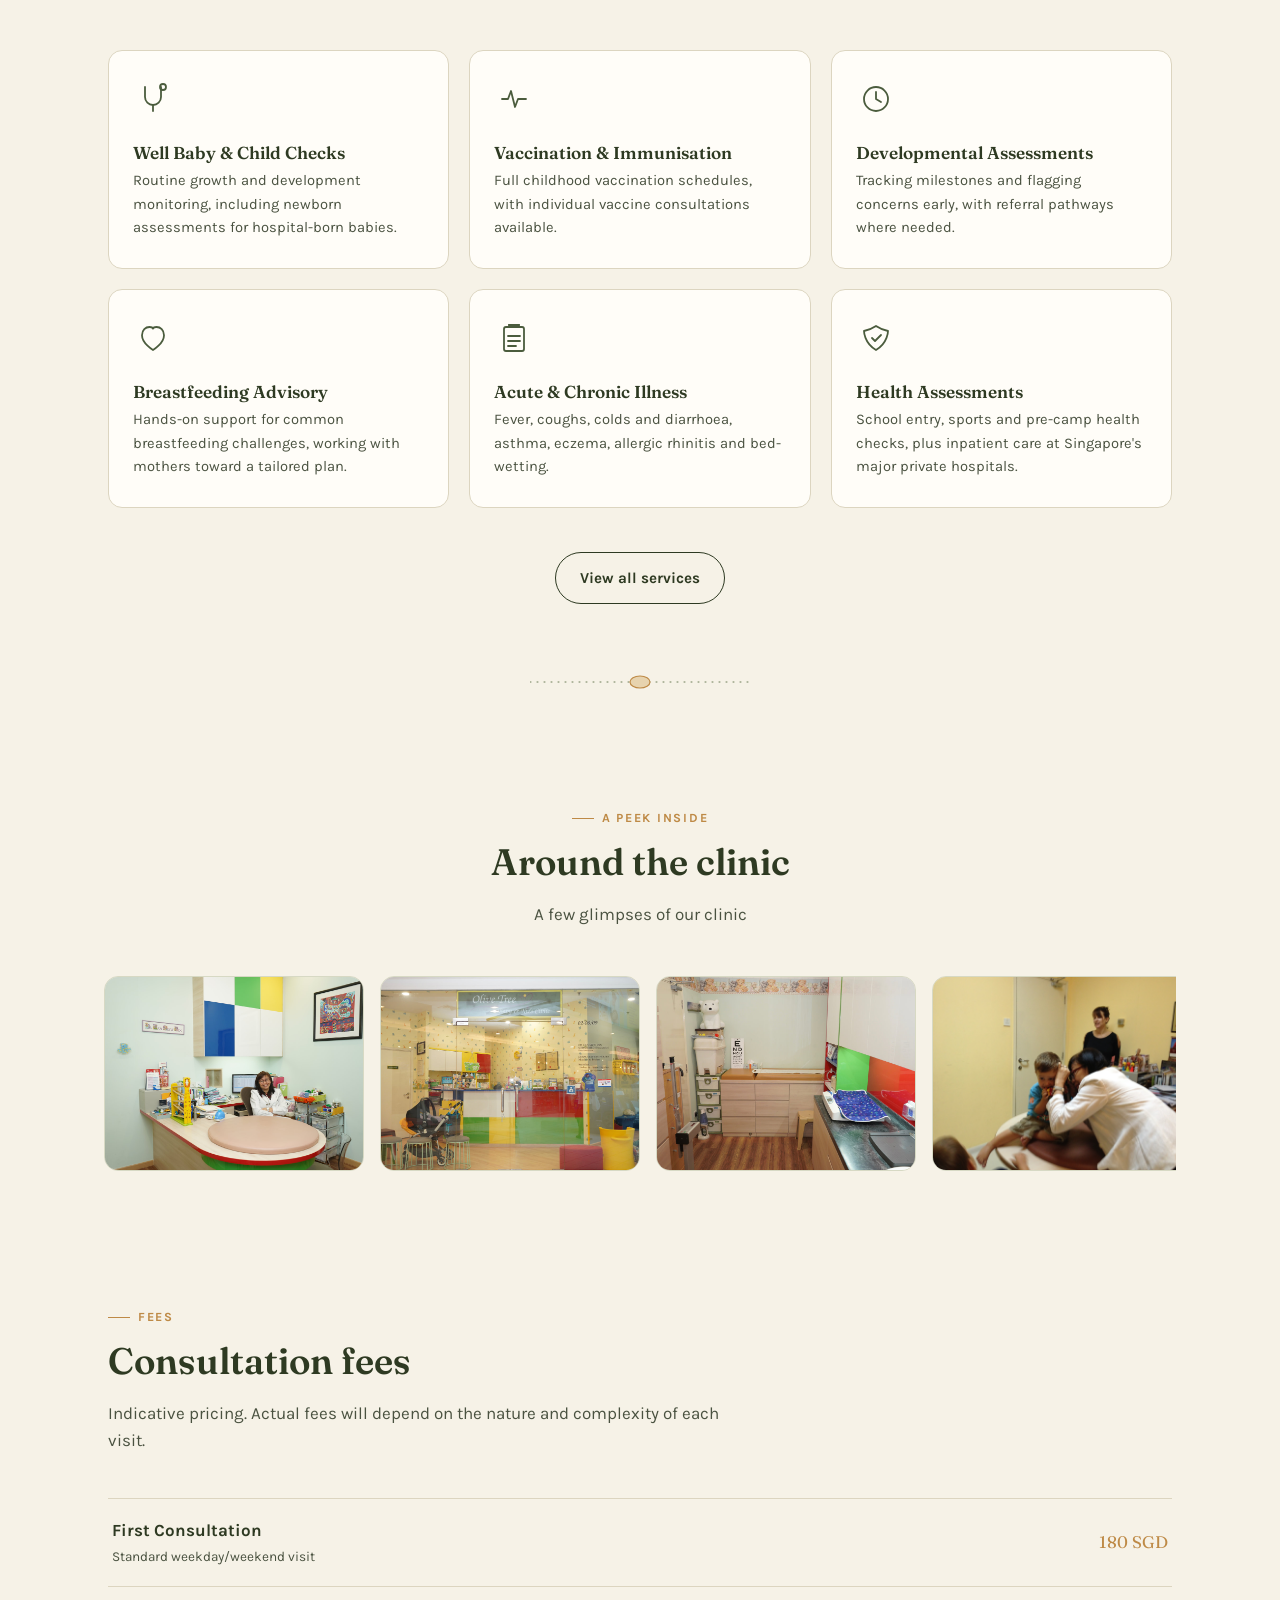
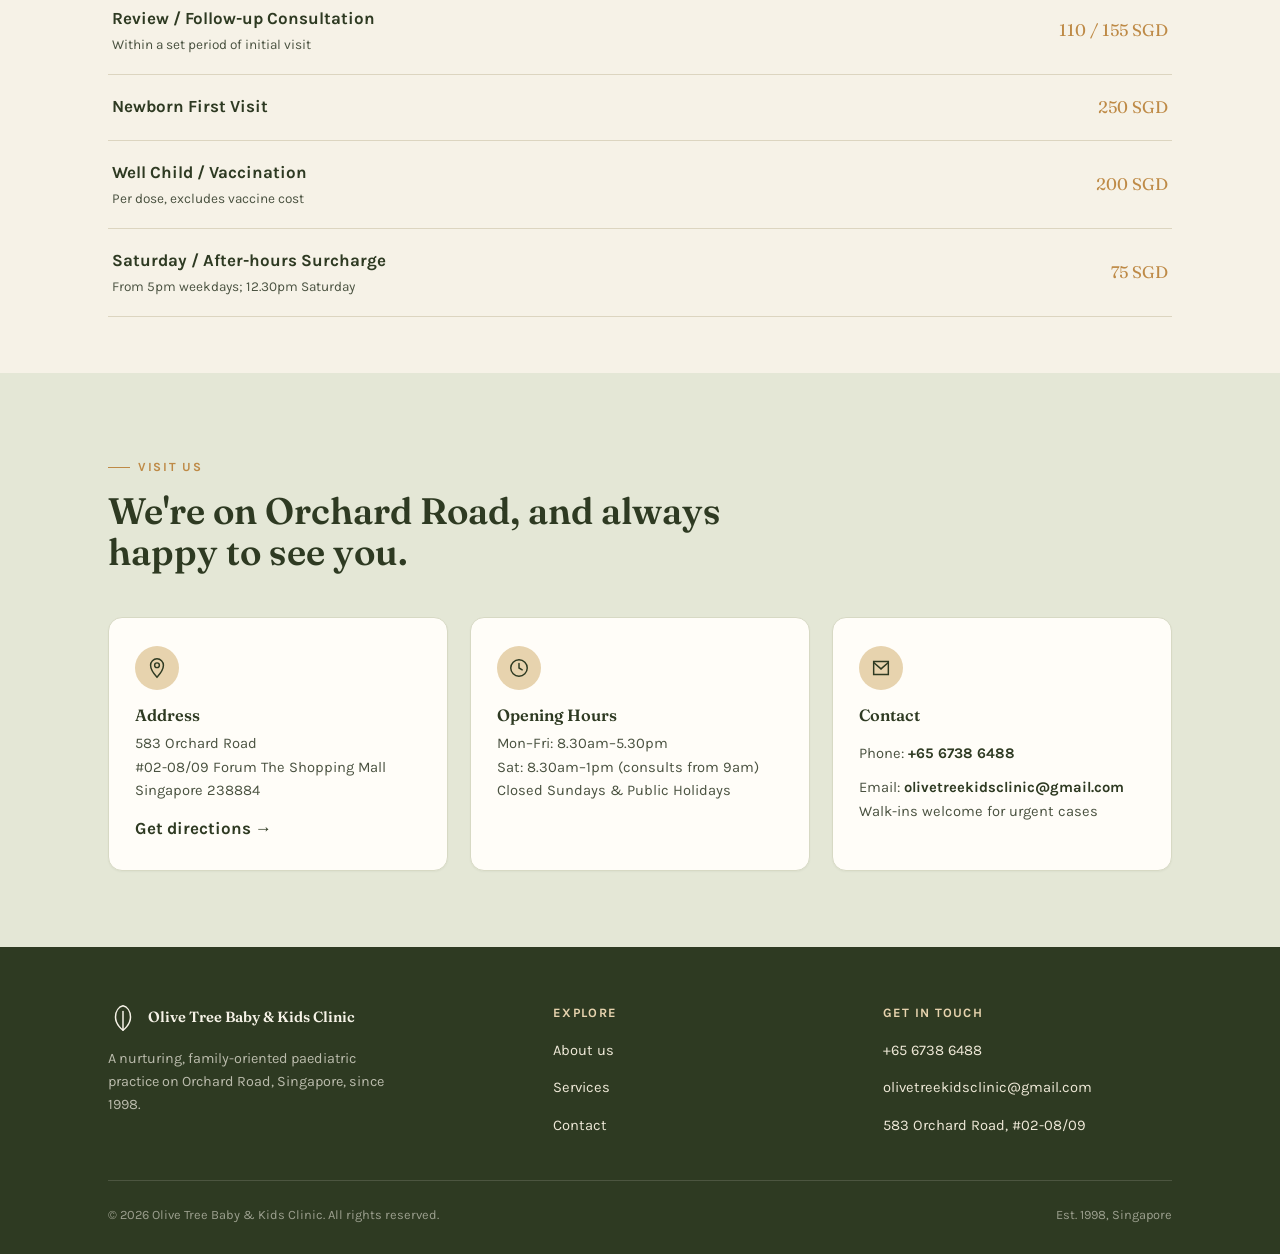
==== commit b42dc7ed: "Update index.html" ====
--- a/index.html
+++ b/index.html
@@ -157,8 +157,12 @@
       <div class="section-head center reveal">
         <p class="eyebrow">A peek inside</p>
         <h2>Around the clinic</h2>
-        <p>A few glimpses of our space — swipe or scroll to see more.</p>
-      </div>
+        <p>A few glimpses of our clinic</p>
+      </div>
+      <div class="gallery-scroll reveal">
+        <div class="gallery-item" data-label="Add photo: images/gallery-1.jpg">
+          <img src="images/gallery-1.jpg" alt="Olive Tree Baby & Kids Clinic waiting area" onerror="this.closest('.gallery-item').classList.add('img-missing')">
+        </div>
         <div class="gallery-item" data-label="Add photo: images/gallery-2.jpg">
           <img src="images/gallery-2.jpg" alt="Olive Tree Baby & Kids Clinic consultation room" onerror="this.closest('.gallery-item').classList.add('img-missing')">
         </div>
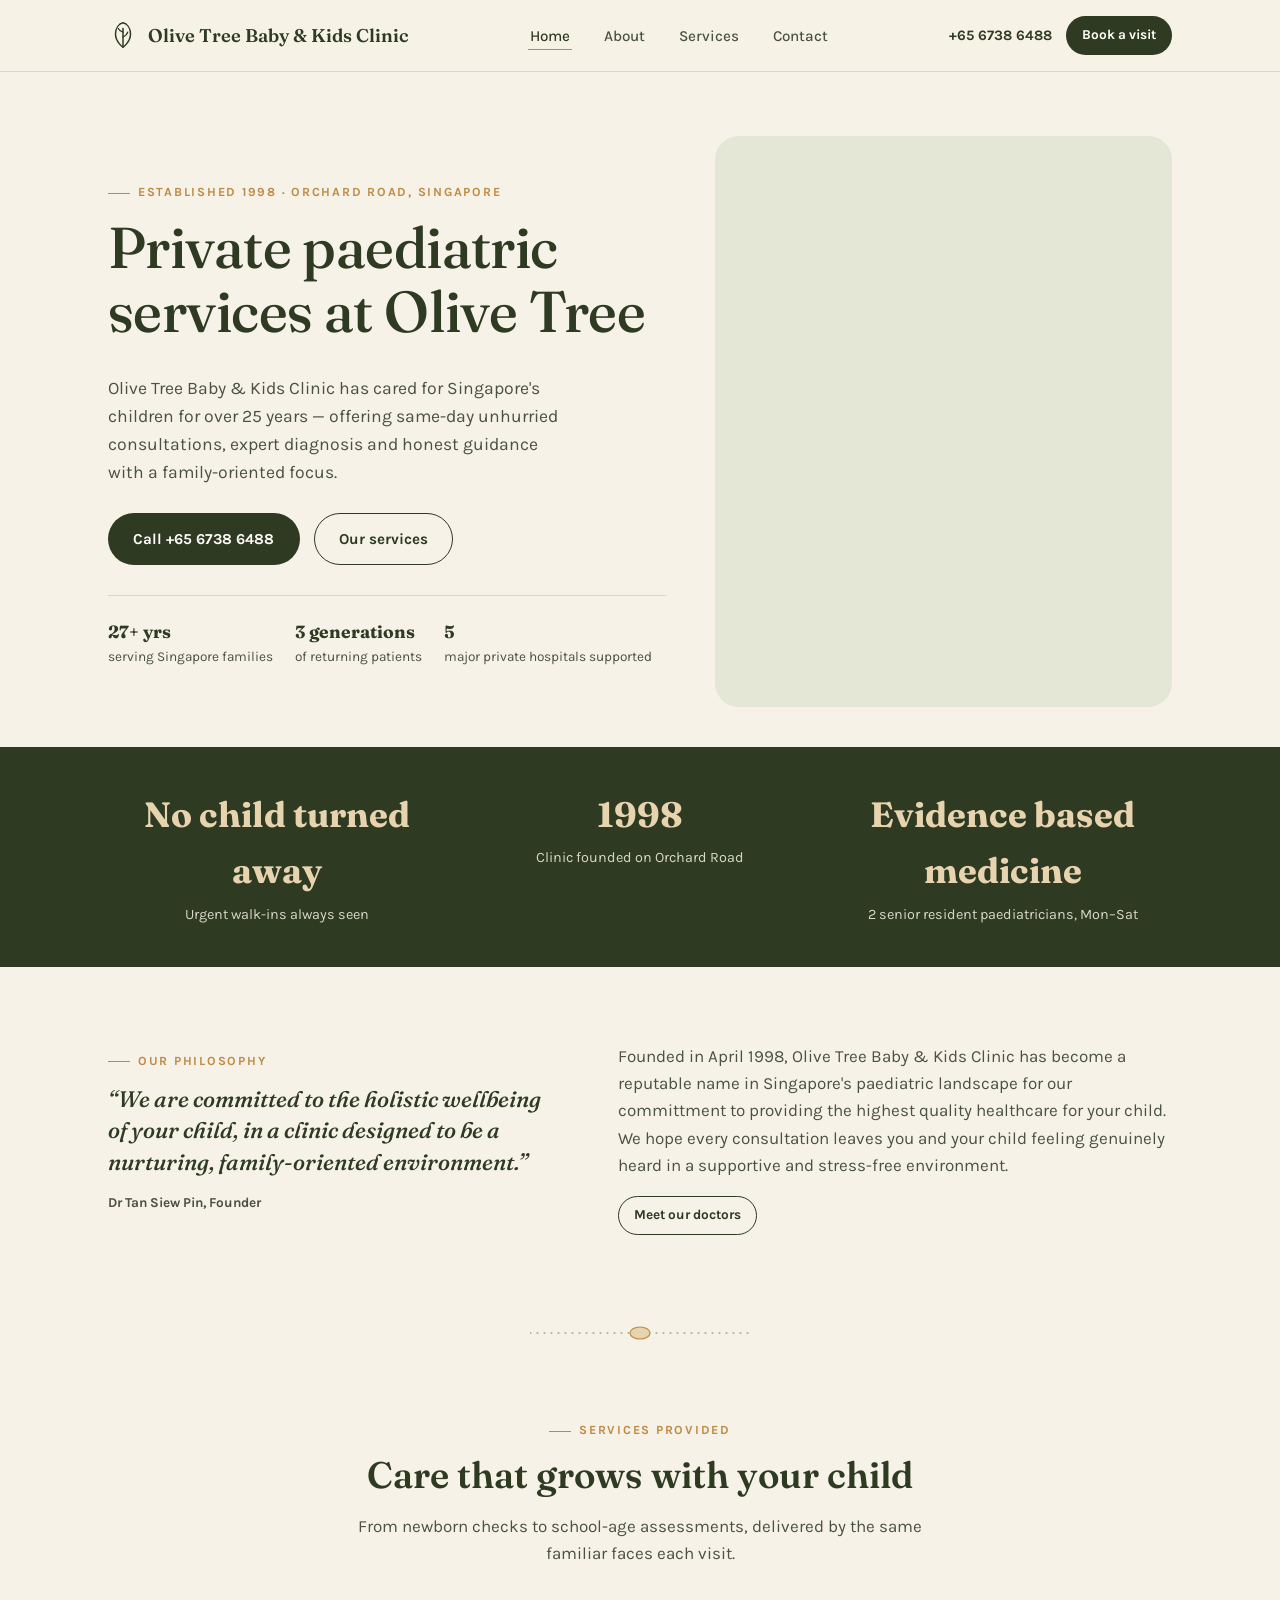
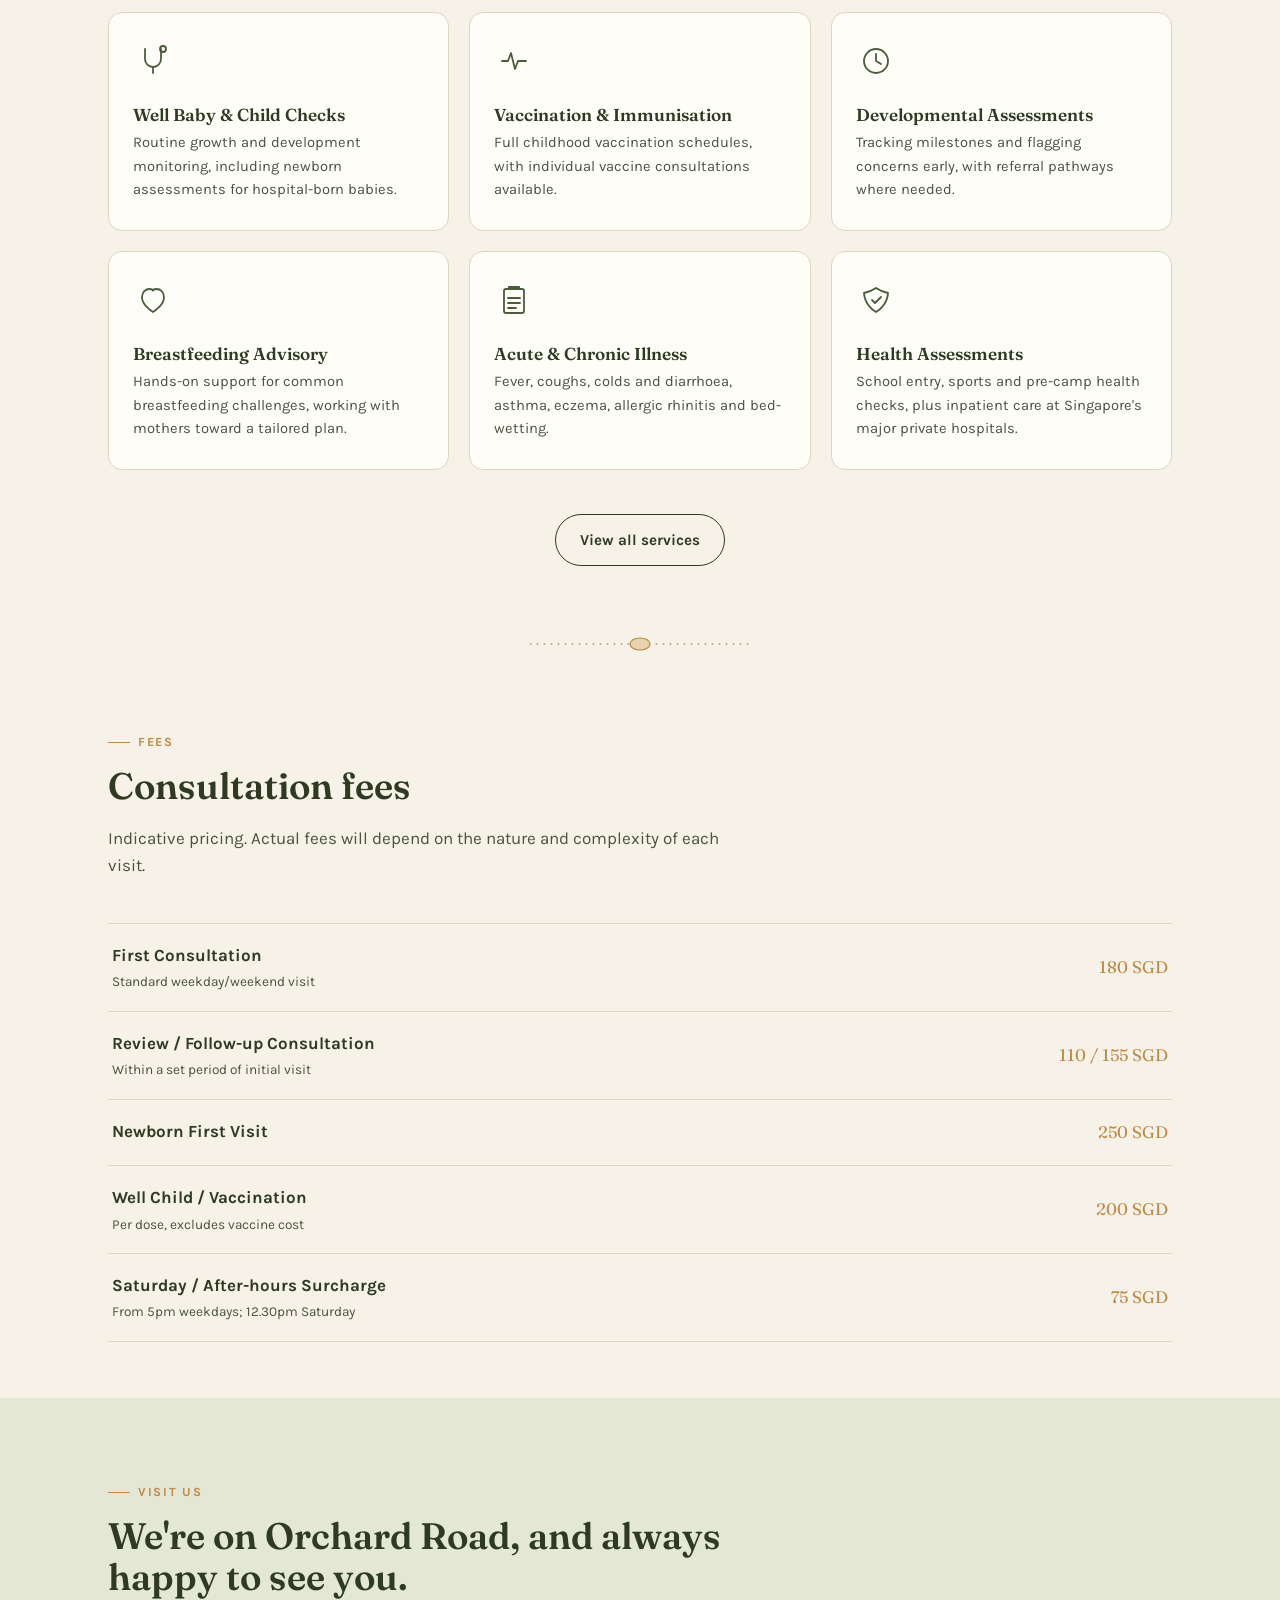
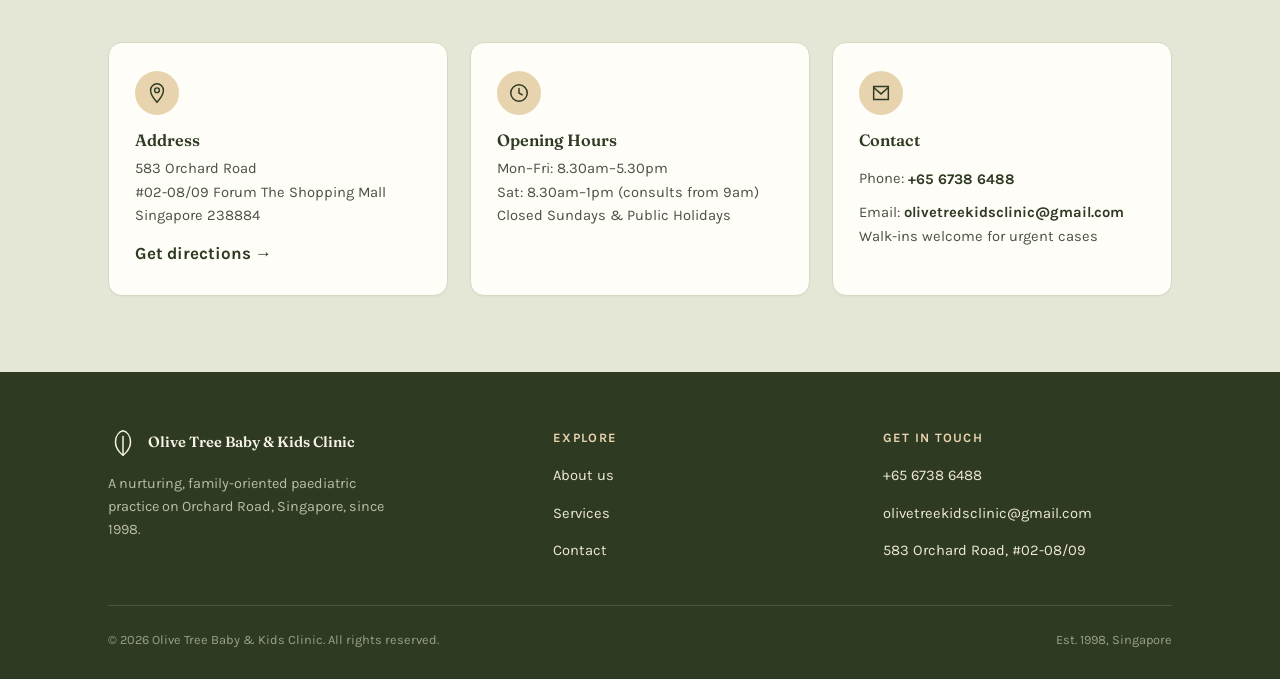
==== commit 0c3fe185: "Add files via upload" ====
--- a/index.html
+++ b/index.html
@@ -59,7 +59,23 @@
         </div>
       </div>
       <div class="hero-art reveal">
-        <img src="images/gallery-1.jpg" alt="Dr Tan Siew Pin, founder and paediatrician at Olive Tree Baby & Kids Clinic">
+        <div class="hero-gallery">
+          <div class="gallery-slide" style="animation-delay:0s" data-label="Add photo: images/gallery-1.jpg">
+            <img src="images/gallery-1.jpg" alt="Olive Tree Baby & Kids Clinic waiting area" onerror="this.closest('.gallery-slide').classList.add('img-missing')">
+          </div>
+          <div class="gallery-slide" style="animation-delay:4s" data-label="Add photo: images/gallery-2.jpg">
+            <img src="images/gallery-2.jpg" alt="Olive Tree Baby & Kids Clinic consultation room" onerror="this.closest('.gallery-slide').classList.add('img-missing')">
+          </div>
+          <div class="gallery-slide" style="animation-delay:8s" data-label="Add photo: images/gallery-3.jpg">
+            <img src="images/gallery-3.jpg" alt="Olive Tree Baby & Kids Clinic reception" onerror="this.closest('.gallery-slide').classList.add('img-missing')">
+          </div>
+          <div class="gallery-slide" style="animation-delay:12s" data-label="Add photo: images/gallery-4.jpg">
+            <img src="images/gallery-4.jpg" alt="Olive Tree Baby & Kids Clinic play corner" onerror="this.closest('.gallery-slide').classList.add('img-missing')">
+          </div>
+          <div class="gallery-slide" style="animation-delay:16s" data-label="Add photo: images/gallery-5.jpg">
+            <img src="images/gallery-5.jpg" alt="Olive Tree Baby & Kids Clinic exterior" onerror="this.closest('.gallery-slide').classList.add('img-missing')">
+          </div>
+        </div>
       </div>
     </div>
   </section>
@@ -151,29 +167,6 @@
       <ellipse cx="110" cy="14" rx="10" ry="6" fill="#E7D3AE" stroke="#BE8A46" stroke-width="1.2"/>
     </svg>
   </div>
-
-  <section class="block tight">
-    <div class="wrap">
-      <div class="section-head center reveal">
-        <p class="eyebrow">A peek inside</p>
-        <h2>Around the clinic</h2>
-        <p>A few glimpses of our clinic</p>
-      </div>
-      <div class="gallery-scroll reveal">
-        <div class="gallery-item" data-label="Add photo: images/gallery-1.jpg">
-          <img src="images/gallery-1.jpg" alt="Olive Tree Baby & Kids Clinic waiting area" onerror="this.closest('.gallery-item').classList.add('img-missing')">
-        </div>
-        <div class="gallery-item" data-label="Add photo: images/gallery-2.jpg">
-          <img src="images/gallery-2.jpg" alt="Olive Tree Baby & Kids Clinic consultation room" onerror="this.closest('.gallery-item').classList.add('img-missing')">
-        </div>
-        <div class="gallery-item" data-label="Add photo: images/gallery-3.jpg">
-          <img src="images/gallery-3.jpg" alt="Olive Tree Baby & Kids Clinic reception" onerror="this.closest('.gallery-item').classList.add('img-missing')">
-        </div>
-        <div class="gallery-item" data-label="Add photo: images/gallery-4.jpg">
-          <img src="images/gallery-4.jpg" alt="Olive Tree Baby & Kids Clinic play corner" onerror="this.closest('.gallery-item').classList.add('img-missing')">
-      </div>
-    </div>
-  </section>
 
   <section class="block tight">
     <div class="wrap">
--- a/styles.css
+++ b/styles.css
@@ -253,12 +253,42 @@
   aspect-ratio: 4/5;
   overflow: hidden;
 }
-.hero-art svg { width: 100%; height: 100%; }
-.hero-art img {
-  width: 100%;
-  height: 100%;
-  object-fit: cover;
+.hero-gallery { position: relative; width: 100%; height: 100%; }
+.gallery-slide {
+  position: absolute;
+  inset: 0;
+  opacity: 0;
+  animation: heroFade 20s infinite;
+}
+.gallery-slide img { width: 100%; height: 100%; object-fit: cover; border-radius: 18px; display: block; }
+.gallery-slide.img-missing img { display: none; }
+.gallery-slide.img-missing::after {
+  content: attr(data-label);
+  position: absolute;
+  inset: 0;
+  display: flex;
+  align-items: center;
+  justify-content: center;
+  text-align: center;
+  padding: 14px;
+  font-size: 0.8rem;
+  font-weight: 700;
+  color: var(--ink-soft);
+  background: var(--sage);
+  border: 1px dashed var(--sage-line);
   border-radius: 18px;
+  box-sizing: border-box;
+}
+@keyframes heroFade {
+  0%   { opacity: 0; }
+  3%   { opacity: 1; }
+  17%  { opacity: 1; }
+  20%  { opacity: 0; }
+  100% { opacity: 0; }
+}
+@media (prefers-reduced-motion: reduce) {
+  .gallery-slide { animation: none !important; opacity: 0 !important; }
+  .gallery-slide:first-child { opacity: 1 !important; }
 }
 
 @media (max-width: 860px) {
@@ -272,7 +302,7 @@
 .branch-divider {
   display: flex;
   justify-content: center;
-  padding: 8px 0 48px;
+  padding: 8px 0 10px;
   color: var(--olive-mid);
 }
 .branch-divider svg { width: 220px; height: 28px; }
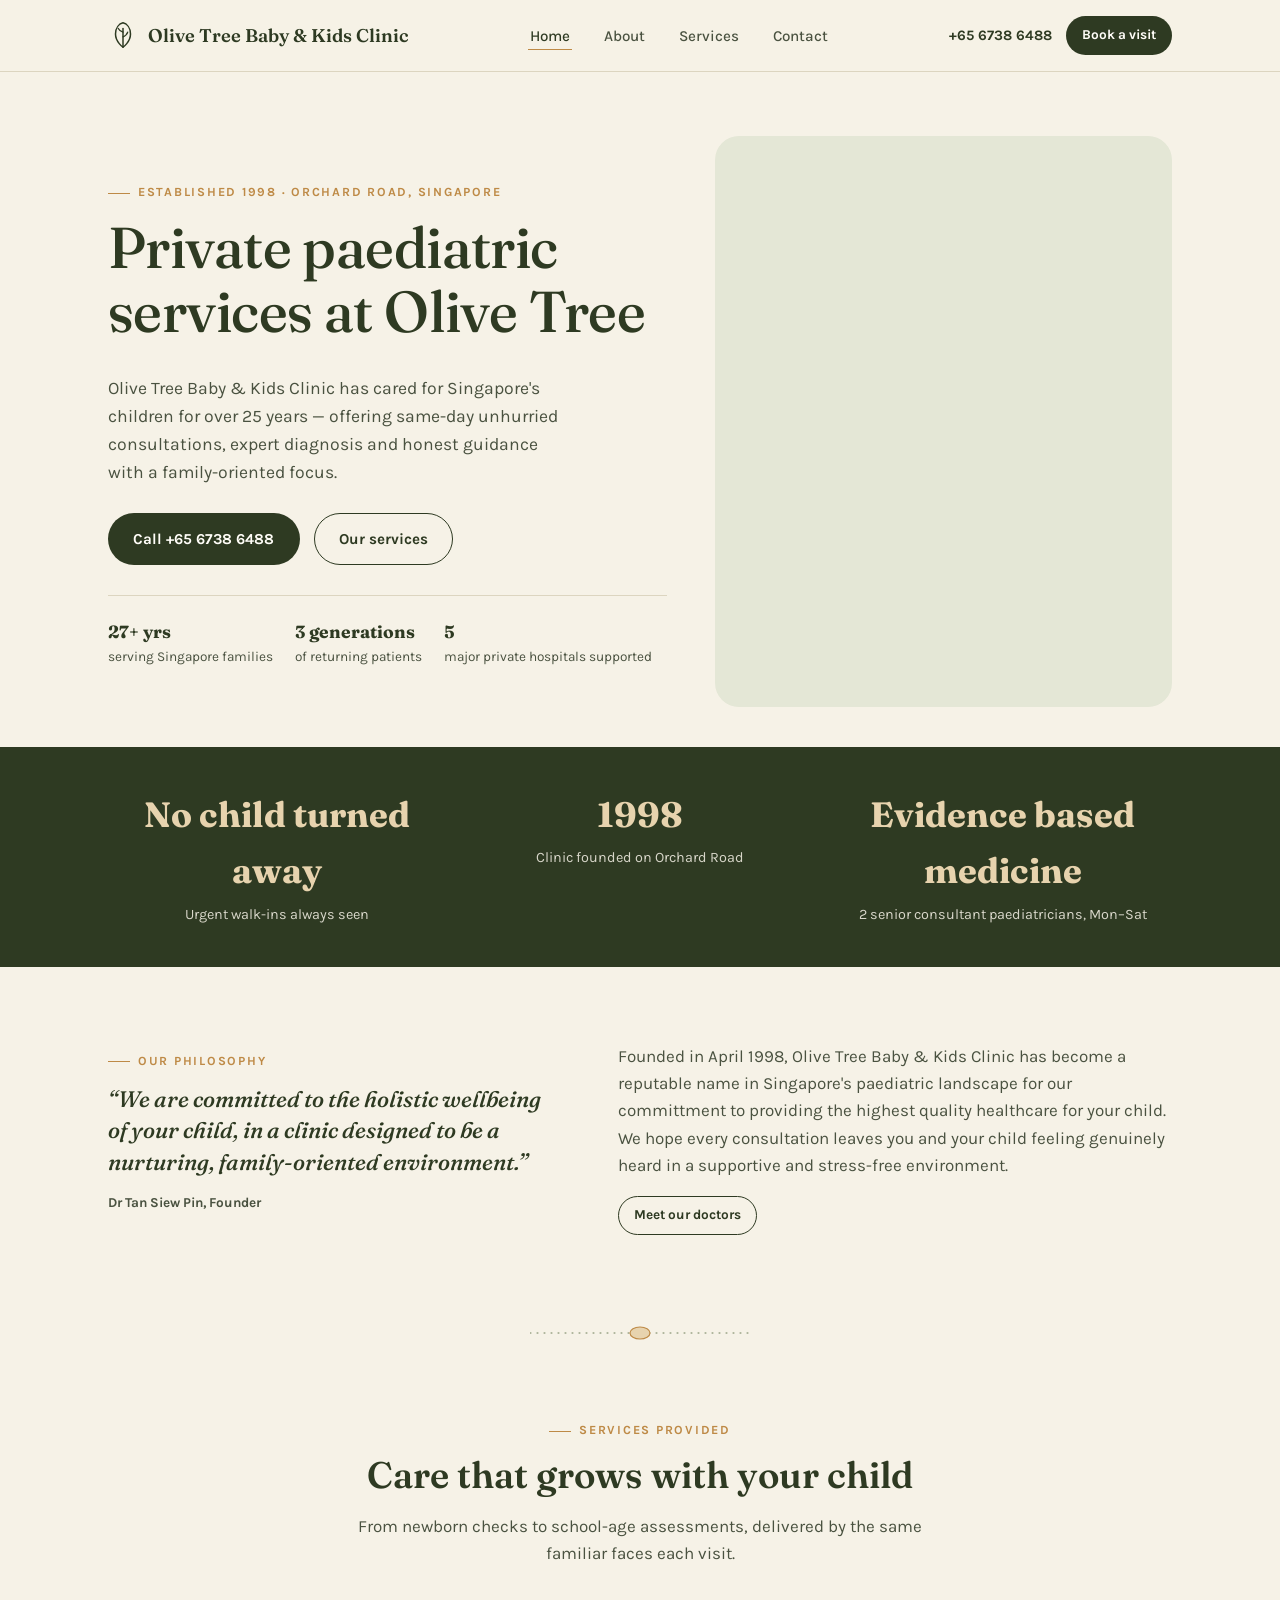
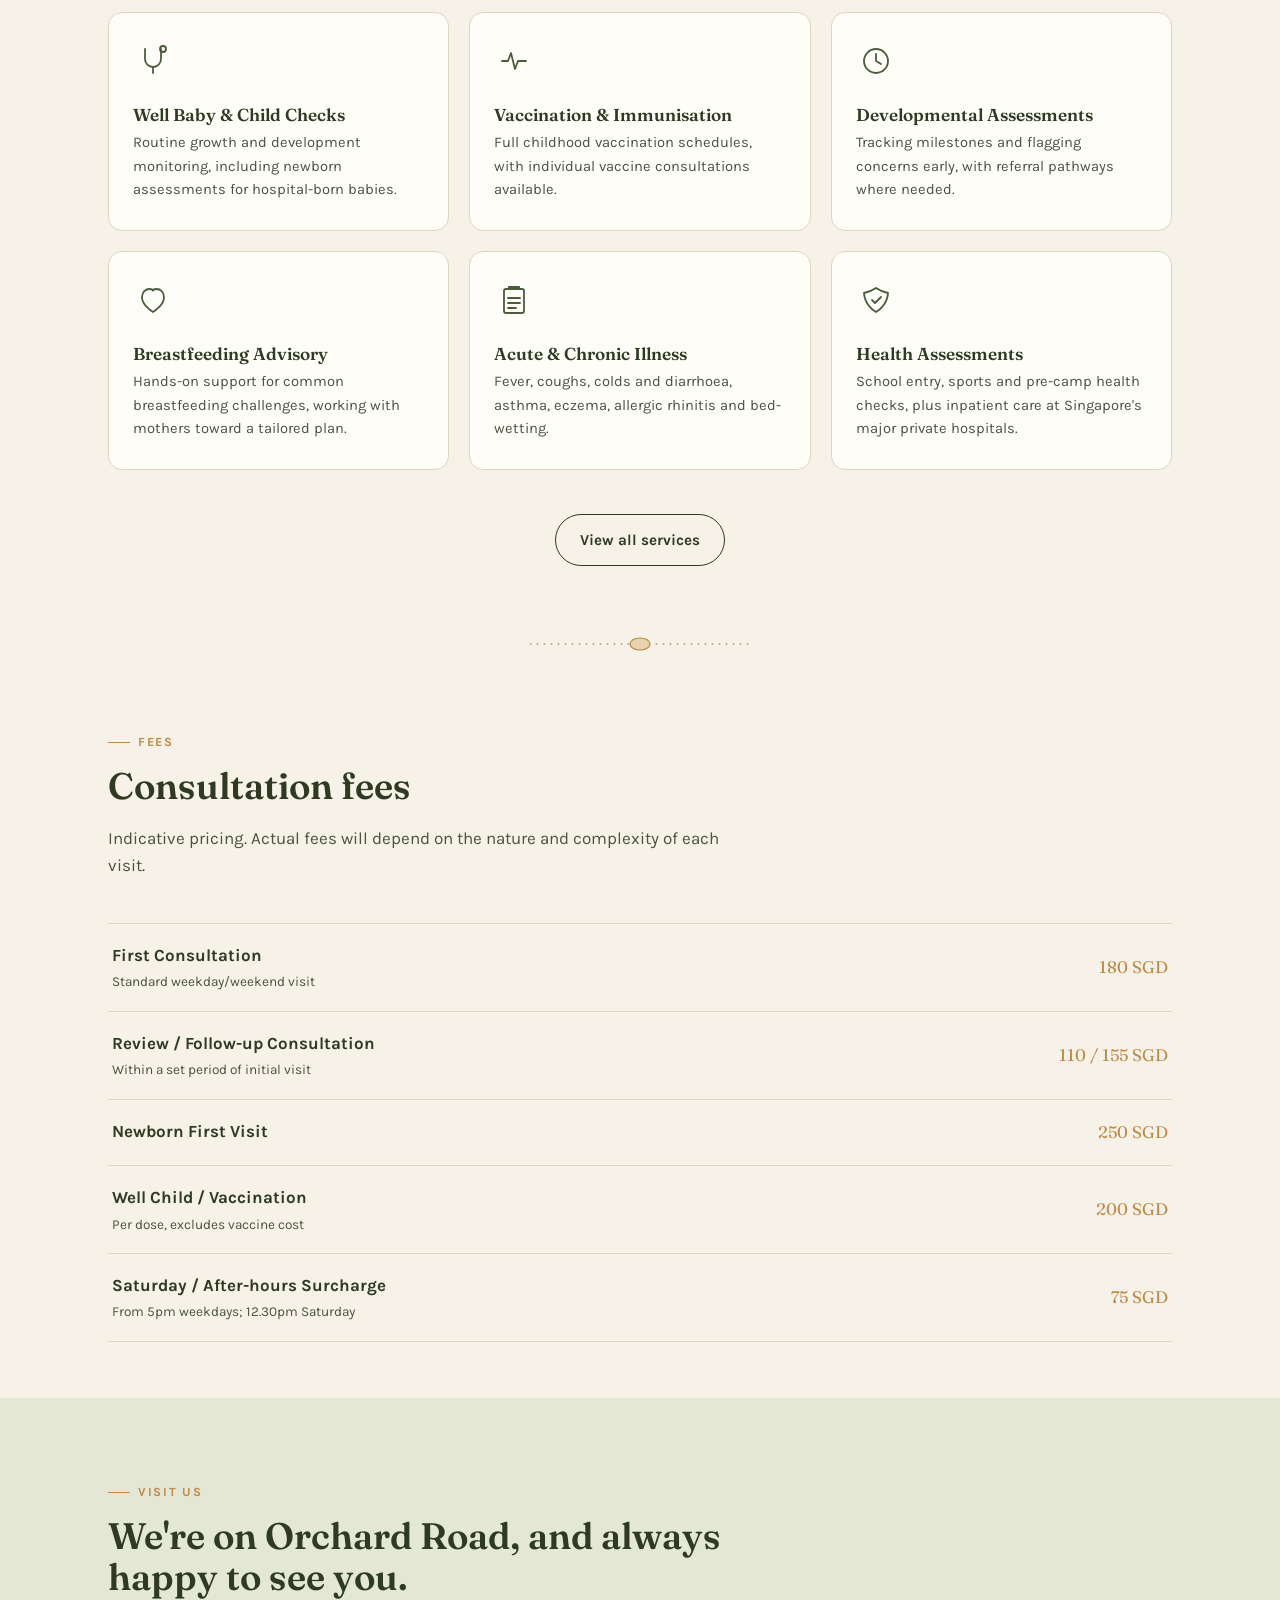
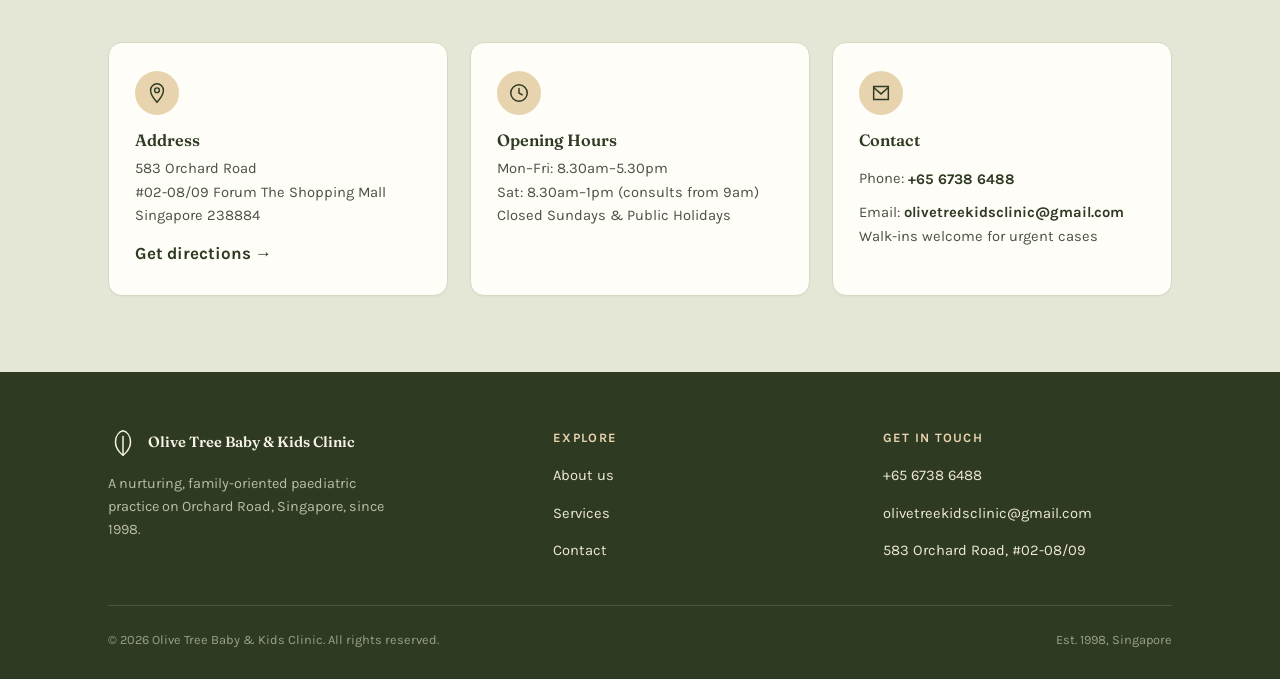
==== commit 7f5e2dbb: "Update index.html" ====
--- a/index.html
+++ b/index.html
@@ -84,7 +84,7 @@
     <div class="wrap">
       <div class="stat"><strong>No child turned away</strong><span>Urgent walk-ins always seen</span></div>
       <div class="stat"><strong>1998</strong><span>Clinic founded on Orchard Road</span></div>
-      <div class="stat"><strong>Evidence based medicine</strong><span>2 senior resident paediatricians, Mon–Sat</span></div>
+      <div class="stat"><strong>Evidence based medicine</strong><span>2 senior consultant paediatricians, Mon–Sat</span></div>
     </div>
   </section>
 
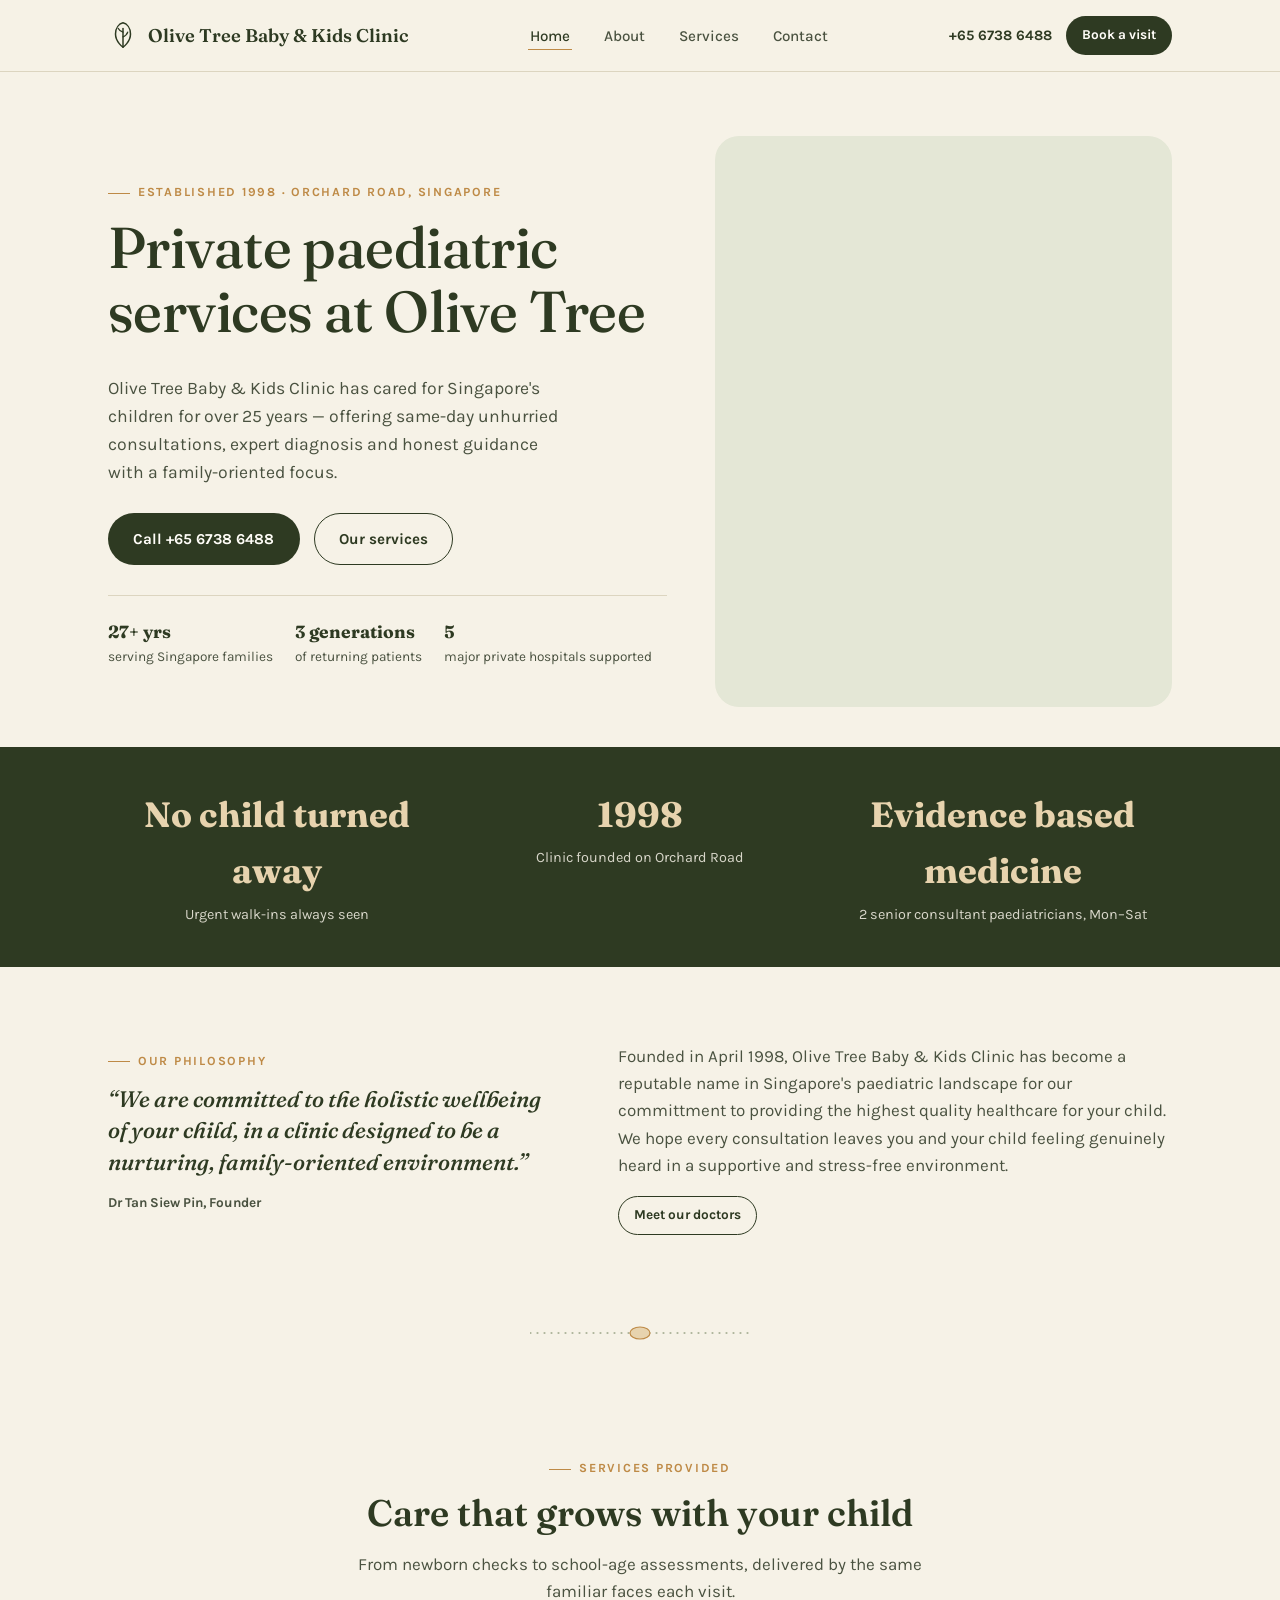
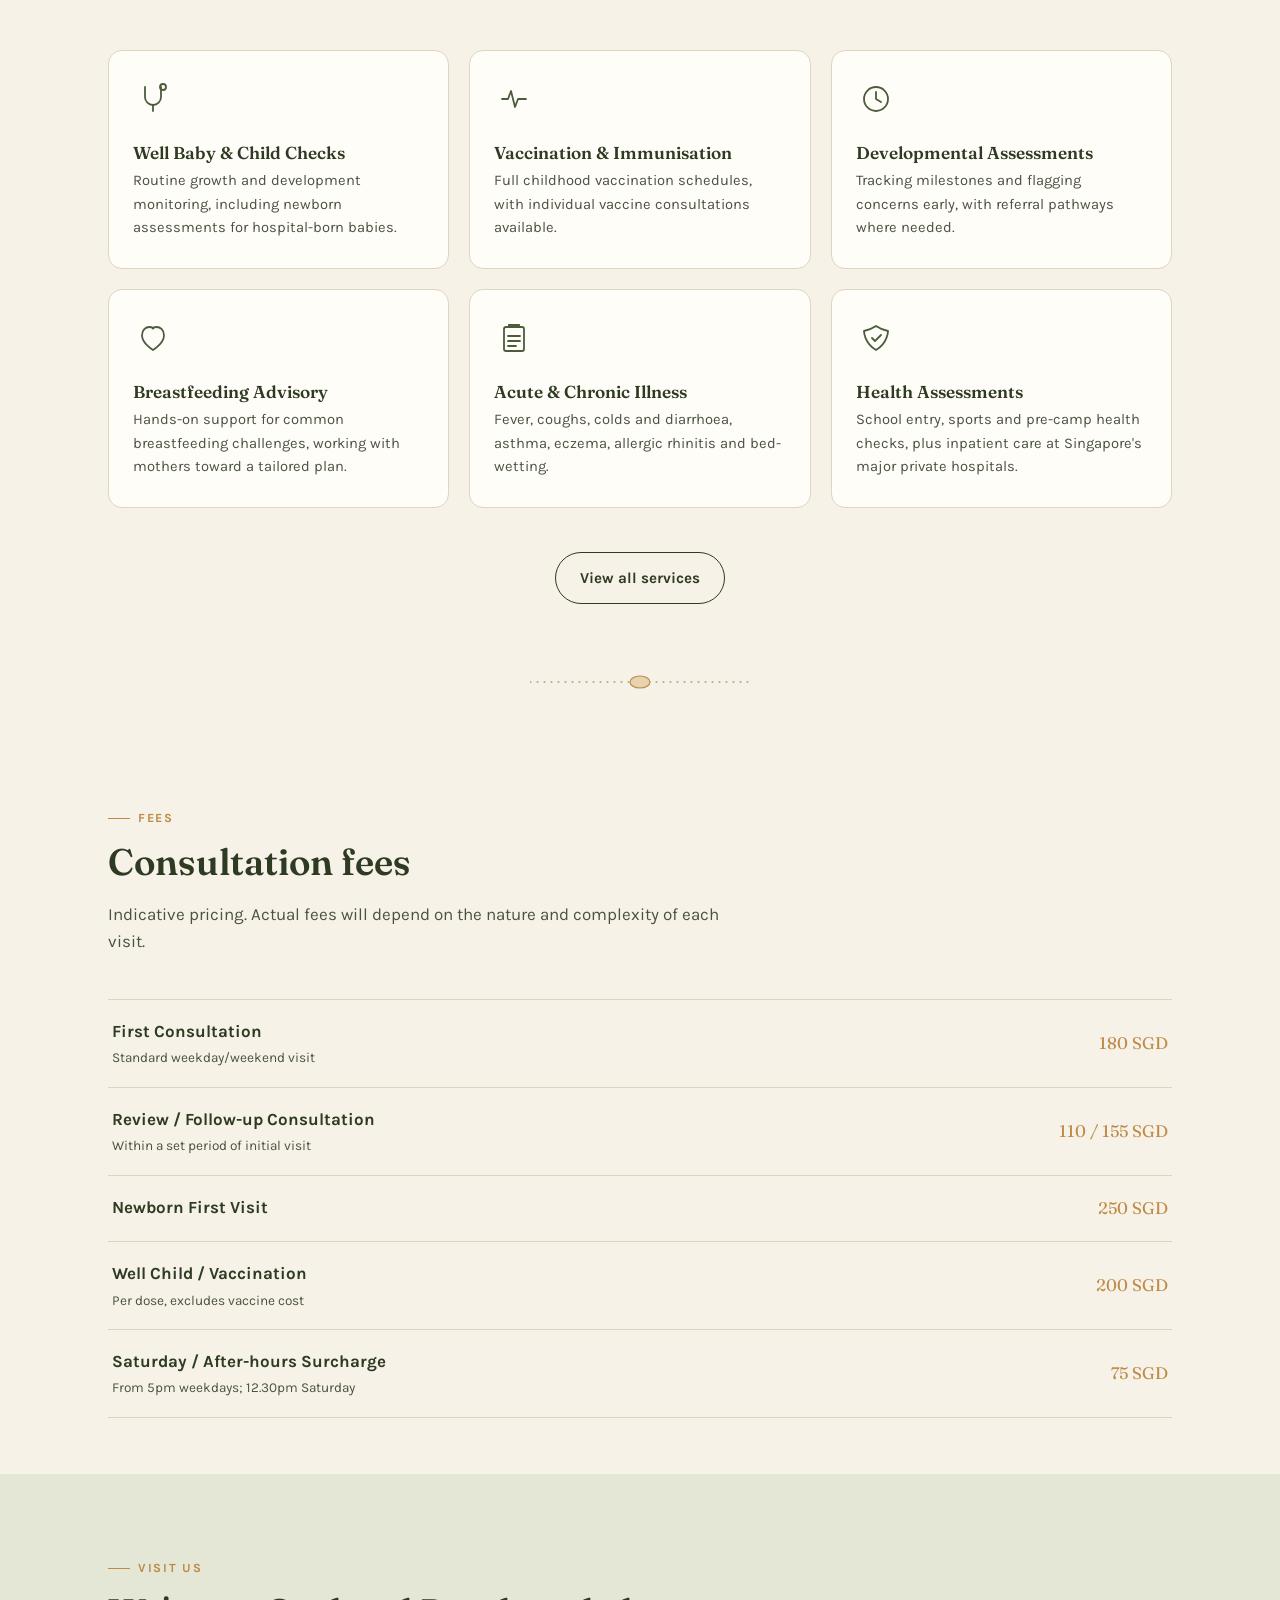
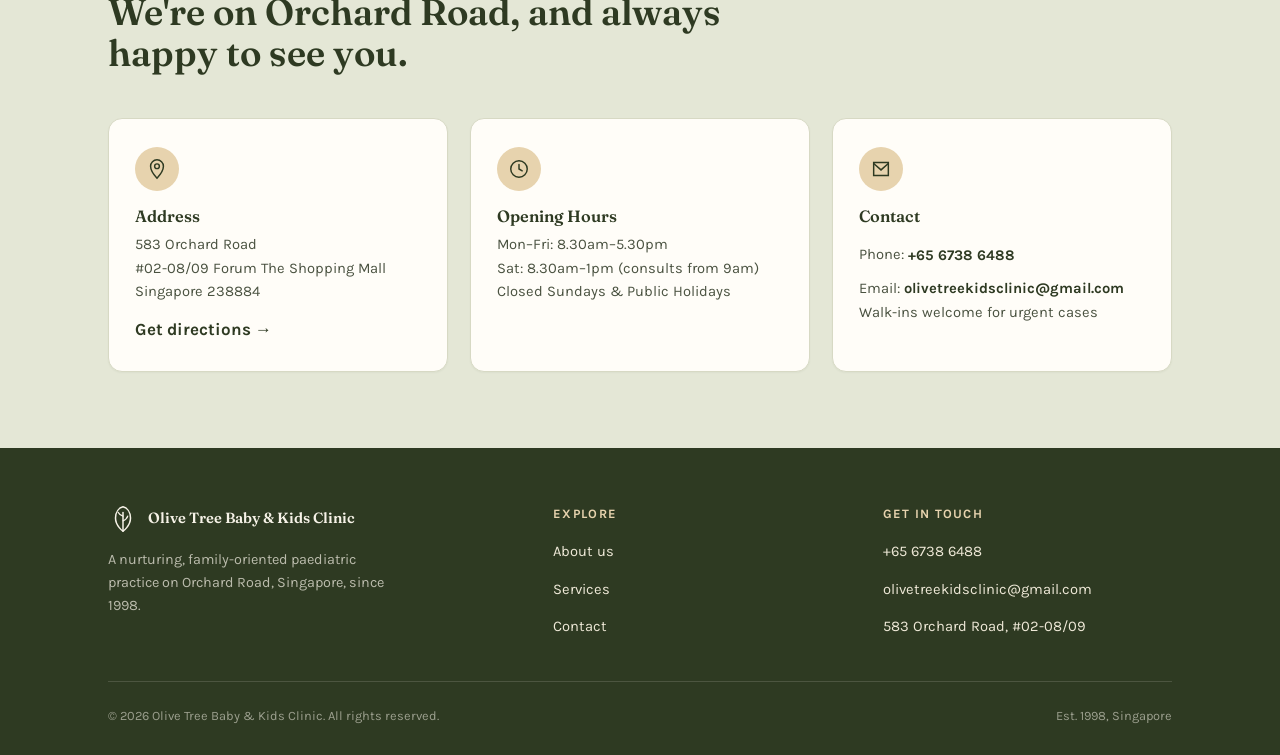
==== commit e1097806: "Add files via upload" ====
--- a/index.html
+++ b/index.html
@@ -5,7 +5,13 @@
 <meta name="viewport" content="width=device-width, initial-scale=1.0">
 <title>Olive Tree Baby &amp; Kids Clinic — Trusted Paediatric Care</title>
 <meta name="description" content="An established paediatric clinic on Orchard Road, Singapore, serving three generations of families since 1998. Well-child checks, vaccinations, developmental assessments and more.">
-<link rel="icon" href="data:image/svg+xml,<svg xmlns=%22http://www.w3.org/2000/svg%22 viewBox=%220 0 100 100%22><text y=%22.9em%22 font-size=%2290%22>🩺</text></svg>">
+<link rel="canonical" href="https://www.olivetreebabykidsclinic.sg/">
+<meta name="robots" content="index, follow">
+<meta name="author" content="Olive Tree Baby & Kids Clinic">
+<link rel="icon" type="image/x-icon" href="favicon.ico">
+<link rel="icon" type="image/png" sizes="32x32" href="images/favicon-32.png">
+<link rel="icon" type="image/png" sizes="16x16" href="images/favicon-16.png">
+<link rel="apple-touch-icon" sizes="180x180" href="images/apple-touch-icon.png">
 <link rel="preconnect" href="https://fonts.googleapis.com">
 <link rel="preconnect" href="https://fonts.gstatic.com" crossorigin>
 <link href="https://fonts.googleapis.com/css2?family=Fraunces:ital,wght@0,400;0,500;0,600;1,500&family=Karla:wght@400;500;700&display=swap" rel="stylesheet">
@@ -72,9 +78,6 @@
           <div class="gallery-slide" style="animation-delay:12s" data-label="Add photo: images/gallery-4.jpg">
             <img src="images/gallery-4.jpg" alt="Olive Tree Baby & Kids Clinic play corner" onerror="this.closest('.gallery-slide').classList.add('img-missing')">
           </div>
-          <div class="gallery-slide" style="animation-delay:16s" data-label="Add photo: images/gallery-5.jpg">
-            <img src="images/gallery-5.jpg" alt="Olive Tree Baby & Kids Clinic exterior" onerror="this.closest('.gallery-slide').classList.add('img-missing')">
-          </div>
         </div>
       </div>
     </div>
@@ -243,6 +246,8 @@
           <svg viewBox="0 0 32 32" fill="none" xmlns="http://www.w3.org/2000/svg" aria-hidden="true">
             <path d="M16 29C16 29 8 23.5 8 15C8 8 12 4 16 3C20 4 24 8 24 15C24 23.5 16 29 16 29Z" stroke="currentColor" stroke-width="1.6" stroke-linejoin="round"/>
             <path d="M16 29V9" stroke="currentColor" stroke-width="1.6" stroke-linecap="round"/>
+            <path d="M16 13C16 13 12.5 12 11 9" stroke="currentColor" stroke-width="1.4" stroke-linecap="round"/>
+            <path d="M16 18C16 18 20 16.5 21 13" stroke="currentColor" stroke-width="1.4" stroke-linecap="round"/>
           </svg>
           Olive Tree Baby &amp; Kids Clinic
         </a>
--- a/styles.css
+++ b/styles.css
@@ -302,7 +302,7 @@
 .branch-divider {
   display: flex;
   justify-content: center;
-  padding: 8px 0 10px;
+  padding: 8px 0 48px;
   color: var(--olive-mid);
 }
 .branch-divider svg { width: 220px; height: 28px; }
@@ -475,8 +475,16 @@
 .visit-card p { font-size: 0.92rem; margin: 0; }
 .visit-card a.link { font-weight: 700; color: var(--olive-deep); display: inline-block; margin-top: 0.7em; }
 
+.booking-grid {
+  display: grid;
+  grid-template-columns: 1fr 1fr;
+  gap: 22px;
+  align-items: stretch;
+}
+
 @media (max-width: 700px) {
   .visit-grid { grid-template-columns: 1fr; }
+  .booking-grid { grid-template-columns: 1fr; }
 }
 
 /* ============================================================
